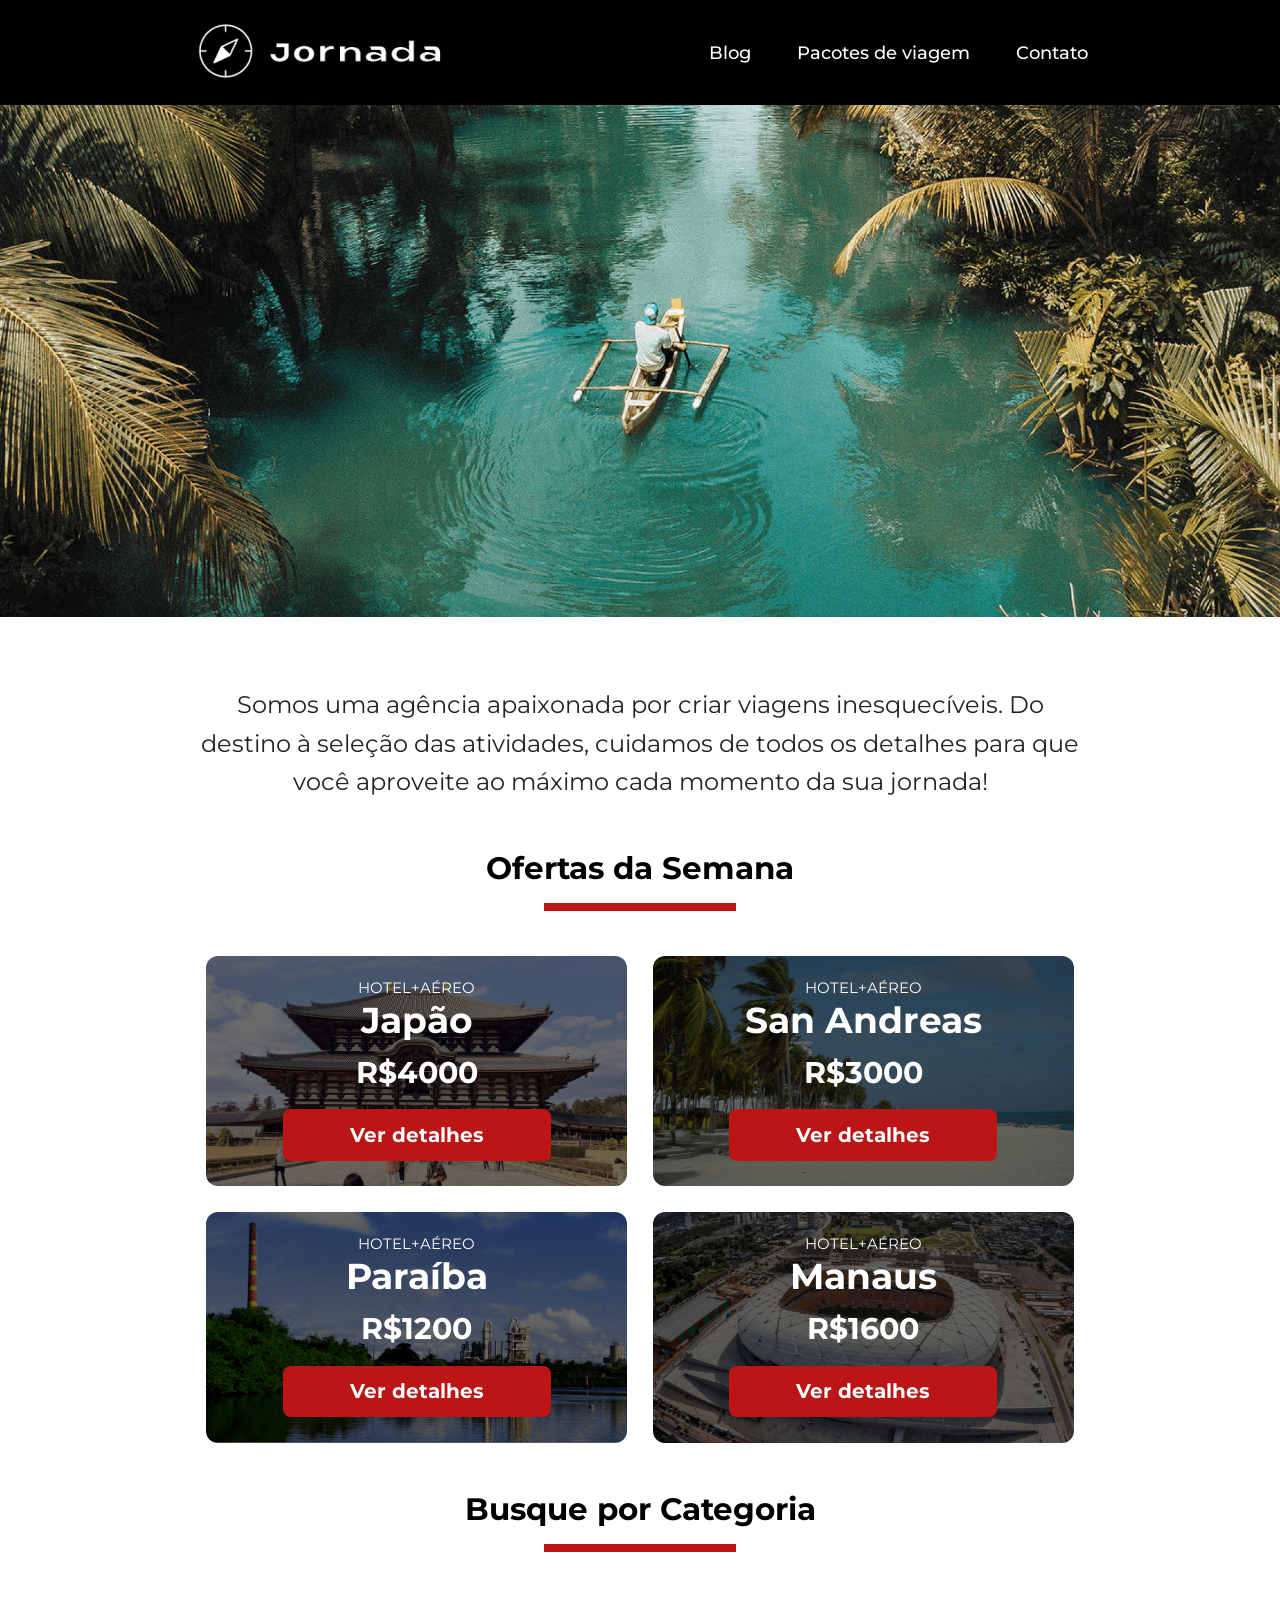
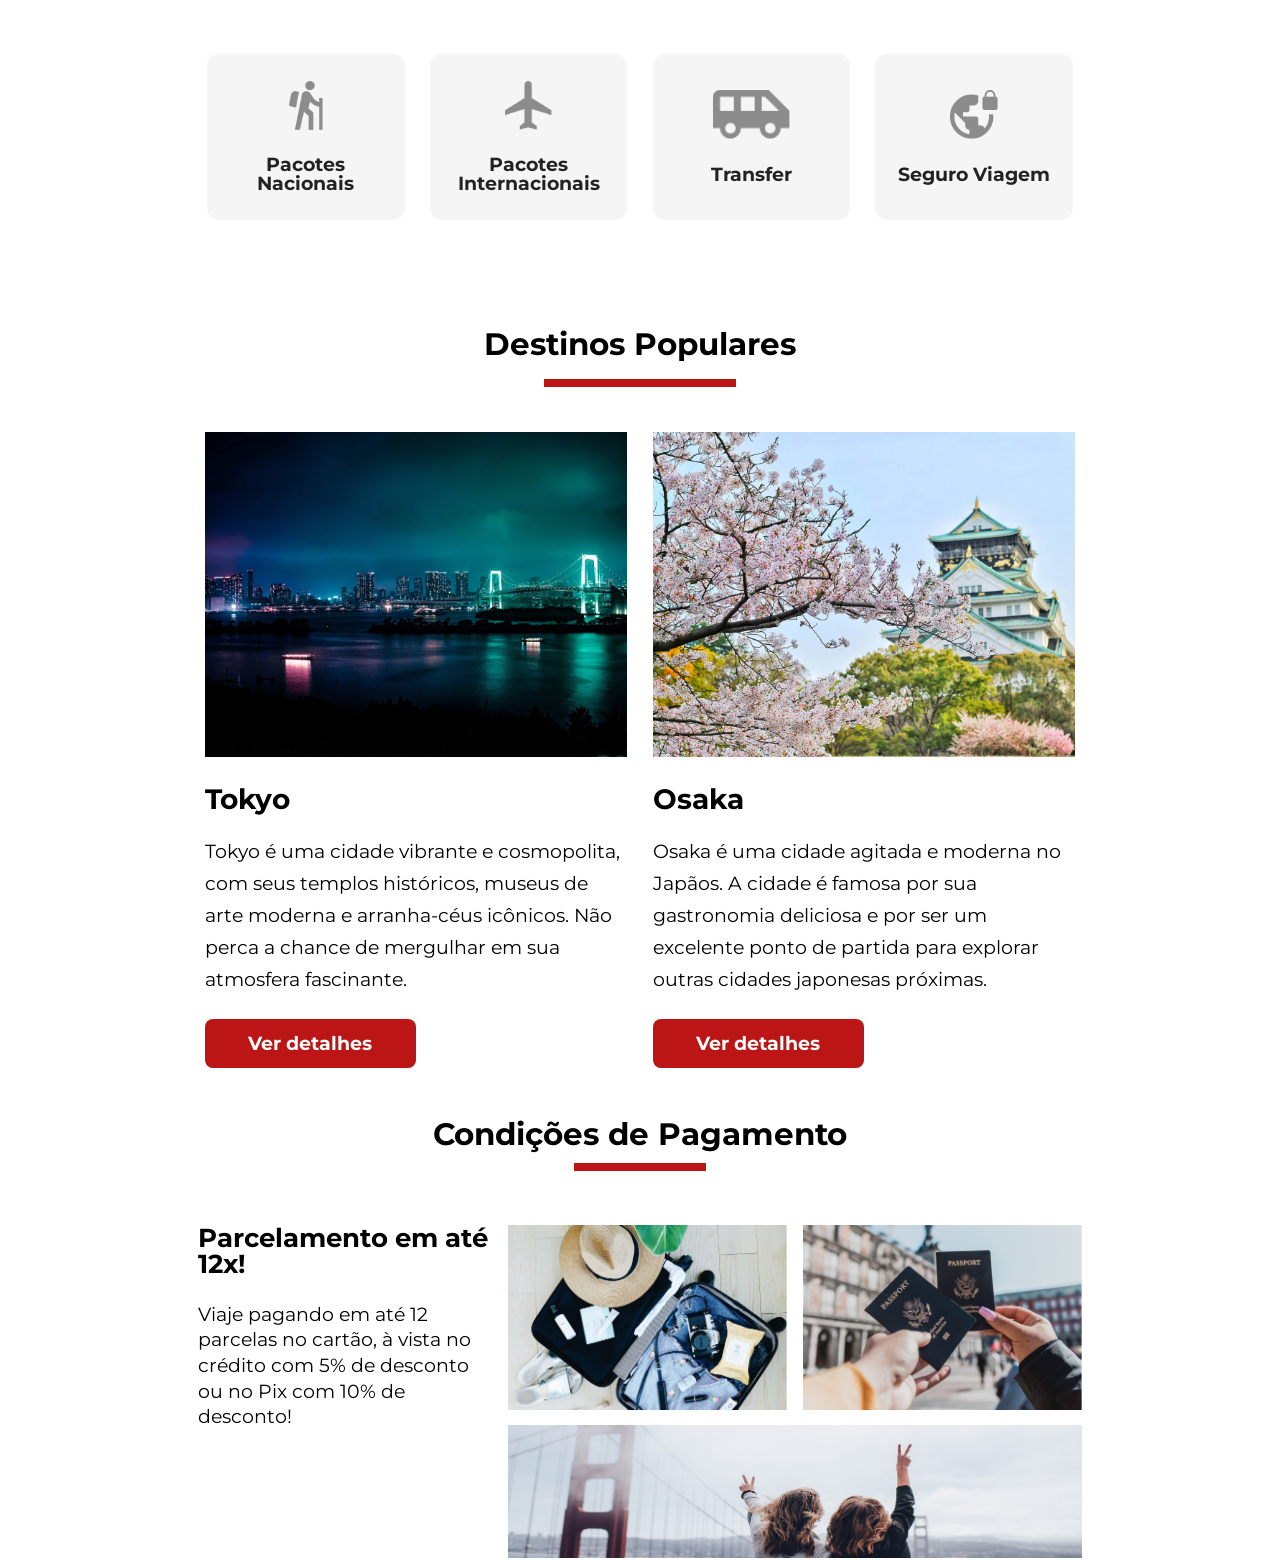
==== index.html @ 2f62edcd "feat:adiciona responsividade descktop" ====
<!doctype html>
<html lang="pt-br">
  <head>
    <meta charset="UTF-8" />
    <meta name="viewport" content="width=device-width, initial-scale=1.0" />
    <link rel="preconnect" href="https://fonts.googleapis.com" />
    <link rel="preconnect" href="https://fonts.gstatic.com" crossorigin />
    <link
      href="https://fonts.googleapis.com/css2?family=Montserrat:ital,wght@0,100..900;1,100..900&display=swap"
      rel="stylesheet"
    />
    <link rel="icon" href="favicon.png" />
    <link rel="stylesheet" href="style/style.css" />

    <title>Jornada Viagens</title>
  </head>
  <body>
    <header>
      <a href="index.html" title="Voltar Para Página Inicial">
        <picture>
          <source
            media="(min-width:768px)"
            srcset="assets/img/Logo-provisória-branca-descktop-.png"
          />
          <img
            src="assets/img/Logo-provisória-branca-celular-tablet.png"
            alt="logo_da_jornada_viagens_com_uma_busula"
          />
        </picture>
      </a>
      <div>
        <label for="menu_hamburguer">
          <img
            class="hamburguer"
            src="assets/img/icone_menu_branco.png"
            alt="icone_de_menu_hamburguer"
          />
        </label>
        <input id="menu_hamburguer" type="checkbox" hidden />
        <nav class="menu">
          <ul>
            <li>
              <a clas="menu_link" href="blog.html" title="Acessar Blog">Blog</a>
            </li>
            <li>
              <a
                clas="menu_link"
                href="destino.html"
                title="Acessar Pagotes de Viagem"
                >Pacotes de viagem</a
              >
            </li>
            <li>
              <a clas="menu_link" href="contato.html" title="Acessar Contatos"
                >Contato</a
              >
            </li>
          </ul>
        </nav>
      </div>
    </header>
    <main>
      <section class="hero">
        <div class="hero-img"></div>
        <div class="content-hero">
          <h1>
            Somos uma agência apaixonada por criar viagens inesquecíveis. Do
            destino à seleção das atividades, cuidamos de todos os detalhes para
            que você aproveite ao máximo cada momento da sua jornada!
          </h1>
        </div>
      </section>
      <secction class="offers">
        <div class="section-title">
          <h2>Ofertas da Semana</h2>
          <hr />
        </div>

        <div class="offers-cards">
          <article class="card japao">
            <header>
              <p>HOTEL+AÉREO</p>
              <h3>
                Japão <br />
                <span>R$4000</span>
              </h3>
            </header>
            <footer>
              <a href="#" class="button">Ver detalhes</a>
            </footer>
          </article>

          <article class="card san-andreas">
            <header>
              <p>HOTEL+AÉREO</p>
              <h3>
                San Andreas <br />
                <span>R$3000</span>
              </h3>
            </header>
            <footer>
              <a href="#" class="button">Ver detalhes</a>
            </footer>
          </article>

          <article class="card paraiba">
            <header>
              <p>HOTEL+AÉREO</p>
              <h3>
                Paraíba <br />
                <span>R$1200</span>
              </h3>
            </header>
            <footer>
              <a href="#" class="button">Ver detalhes</a>
            </footer>
          </article>

          <article class="card manaus">
            <header>
              <p>HOTEL+AÉREO</p>
              <h3>
                Manaus <br />
                <span>R$1600</span>
              </h3>
            </header>
            <footer>
              <a href="#" class="button">Ver detalhes</a>
            </footer>
          </article>
        </div>
      </secction>
      <section class="category">

        <div class="section-title">
          <h2>Busque por Categoria</h2>
          <hr />
        </div>

        <div class="caregory-cards">

          <a class="card" href="#" target="_blank" title="Busque pela categoria Pacotes Nacionais">
            <img src="../assets/img/icone-pacotes-nacionais.png" alt="icone de uma pessoa viajando" />
            <h3>Pacotes Nacionais</h3>
          </a>

          <a class="card" href="#" target="_blank" title="Busque pela categoria Pacotes Internacionais" >
            <img src="../assets/img/icone-pacotes-internacionais.png" alt="icone de um avião" />
            <h3>Pacotes Internacionais</h3>
          </a class="card">

          <a class="card" href="#" target="_blank" title="Busque pela categoria Pacotes Transfer" >
            <img src="../assets/img/icone-transfer.png" alt="icone de um carro" />
            <h3>Transfer</h3>
          </a>

          <a class="card" href="#" target="_blank" title="Busque pela categoria Pacotes Seguro Viagem" >
            <img src="../assets/img/icone-seguro-viagem.png" alt="icone de um planeta com um cateado'" />
            <h3>Seguro Viagem</h3>
          </a>

        </div>

      </section>
      <section class="destination">
        
        <div class="section-title">
          <h2>Destinos Populares</h2>
          <hr>
        </div>

        <div class="cards-destination">

          <article>
            <header>
              <picture>
                <source media="(min-width:600px)" srcset="assets/img/destination-desktop-tokyo.jpg">
                <img src="/assets/img/destination-mobile-tokyo.jpg" alt="imagem da cidade de tokyo">
              </picture>
              <h4>Tokyo</h4>
            </header>

            <p>Tokyo é uma cidade vibrante e cosmopolita, com seus templos históricos, museus de arte moderna e arranha-céus icônicos. Não perca a chance de mergulhar em sua atmosfera fascinante.</p>
            
            <footer>
              <a class="button" href="#" target="_blank" title="ver detalhes sobre tokyo">Ver detalhes</a>
            </footer>
          </article>
          
          <article>
            <header>
              <picture>
                <source media="(min-width:600px)" srcset="assets/img/destination-desktop-osaka.jpg">
                <img src="/assets/img/destination-mobile-osaka.jpg" alt="imagem de uma região de osaka">
              </picture>
              <h4>Osaka</h3>
            </header>  

            <p>Osaka é uma cidade agitada e moderna no Japãos. A cidade é famosa por sua gastronomia deliciosa e por ser um excelente ponto de partida para explorar outras cidades japonesas próximas.</p>
            
            <footer>
              <a class="button" href="#" target="_blank" title="ver detalhes sobre osaka">Ver detalhes</a>
            </footer>
          </article>

        </div>
      </section>
      <section class="payment-terms">

         <div class="section-title">
          <h2>Condições de Pagamento</h2>
          <hr>
        </div>

        <article>
          <header>
            <h3>Parcelamento em até 12x!</h3>
            <p>Viaje pagando em até 12 parcelas no cartão, à vista no crédito com 5% de desconto ou no Pix com 10% de desconto!</p>
          </header>
          <footer>
            <div class="photo-3">
              <picture>
                <source  media="(min-width:1000px)" srcset="/assets/img/payment-terms-decktop-japão-1.jpg">
                <source  media="(min-width:600px)" srcset="/assets/img/payment-terms-tablet-japão-1.jpg">
                <img src="/assets/img/payment-terms-mobile-japão-1.jpg" alt="">
              </picture>
              <picture>
                <source  media="(min-width:1000px)" srcset="/assets/img/payment-terms-decktop-japão-2.jpg">
                <source  media="(min-width:600px)" srcset="/assets/img/payment-terms-tablet-japão-2.jpg">
                <img src="/assets/img/payment-terms-mobile-japão-2.jpg" alt="">
              </picture>
            </div>

            <picture>
              <source  media="(min-width:1000px)" srcset="/assets/img/payment-terms-decktop-japão-3.jpg">
              <source  media="(min-width:600px)" srcset="/assets/img/payment-terms-tablet-japão-3.jpg">
              <img src="/assets/img/payment-terms-mobile-japão-3.jpg" alt="">
            </picture>

          </footer>
        </article>

       
      </section>
    </main>
    <footer></footer>
  </body>
</html>
---- style/style.css ----
@import url(reset.css);
@import url(global.css);
@import url(header.css);
@import url(hero.css);
@import url(offers.css);
@import url(category.css);
@import url(destination.css);
@import url(payment-terms.css);
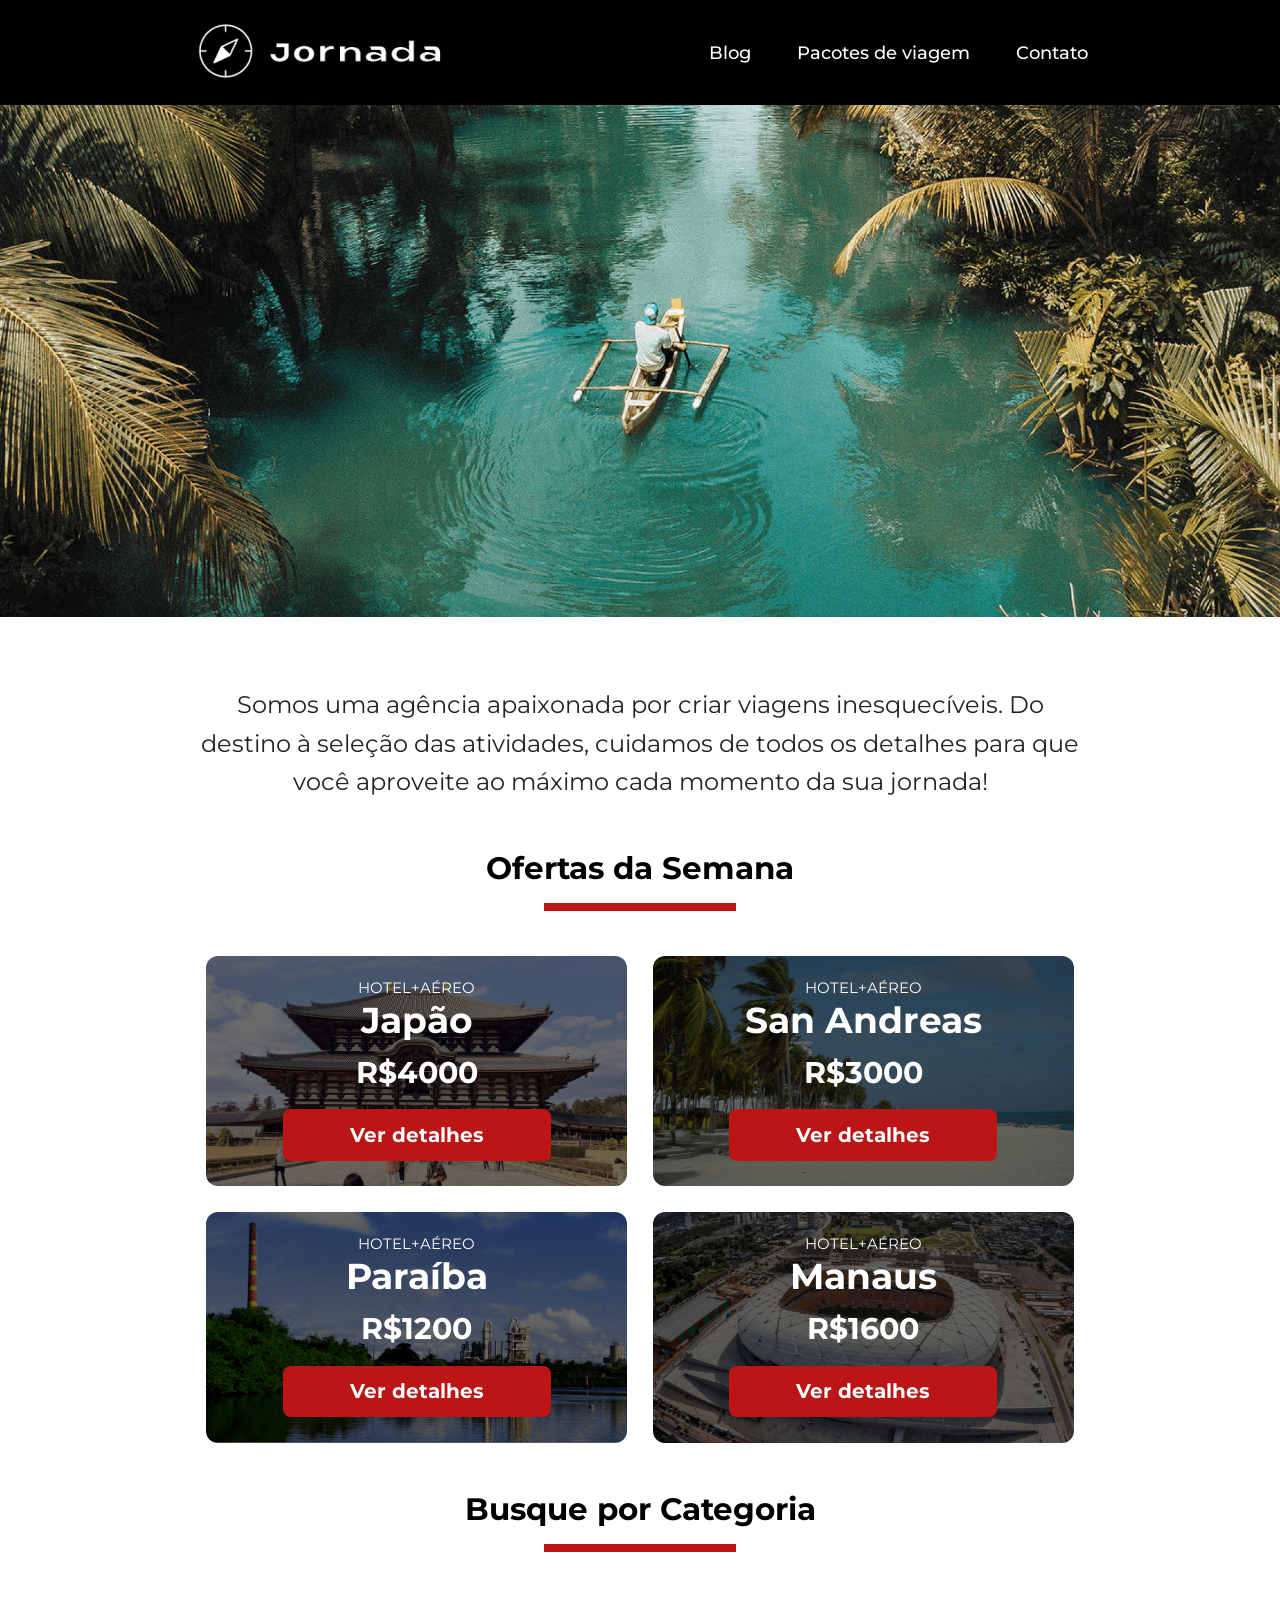
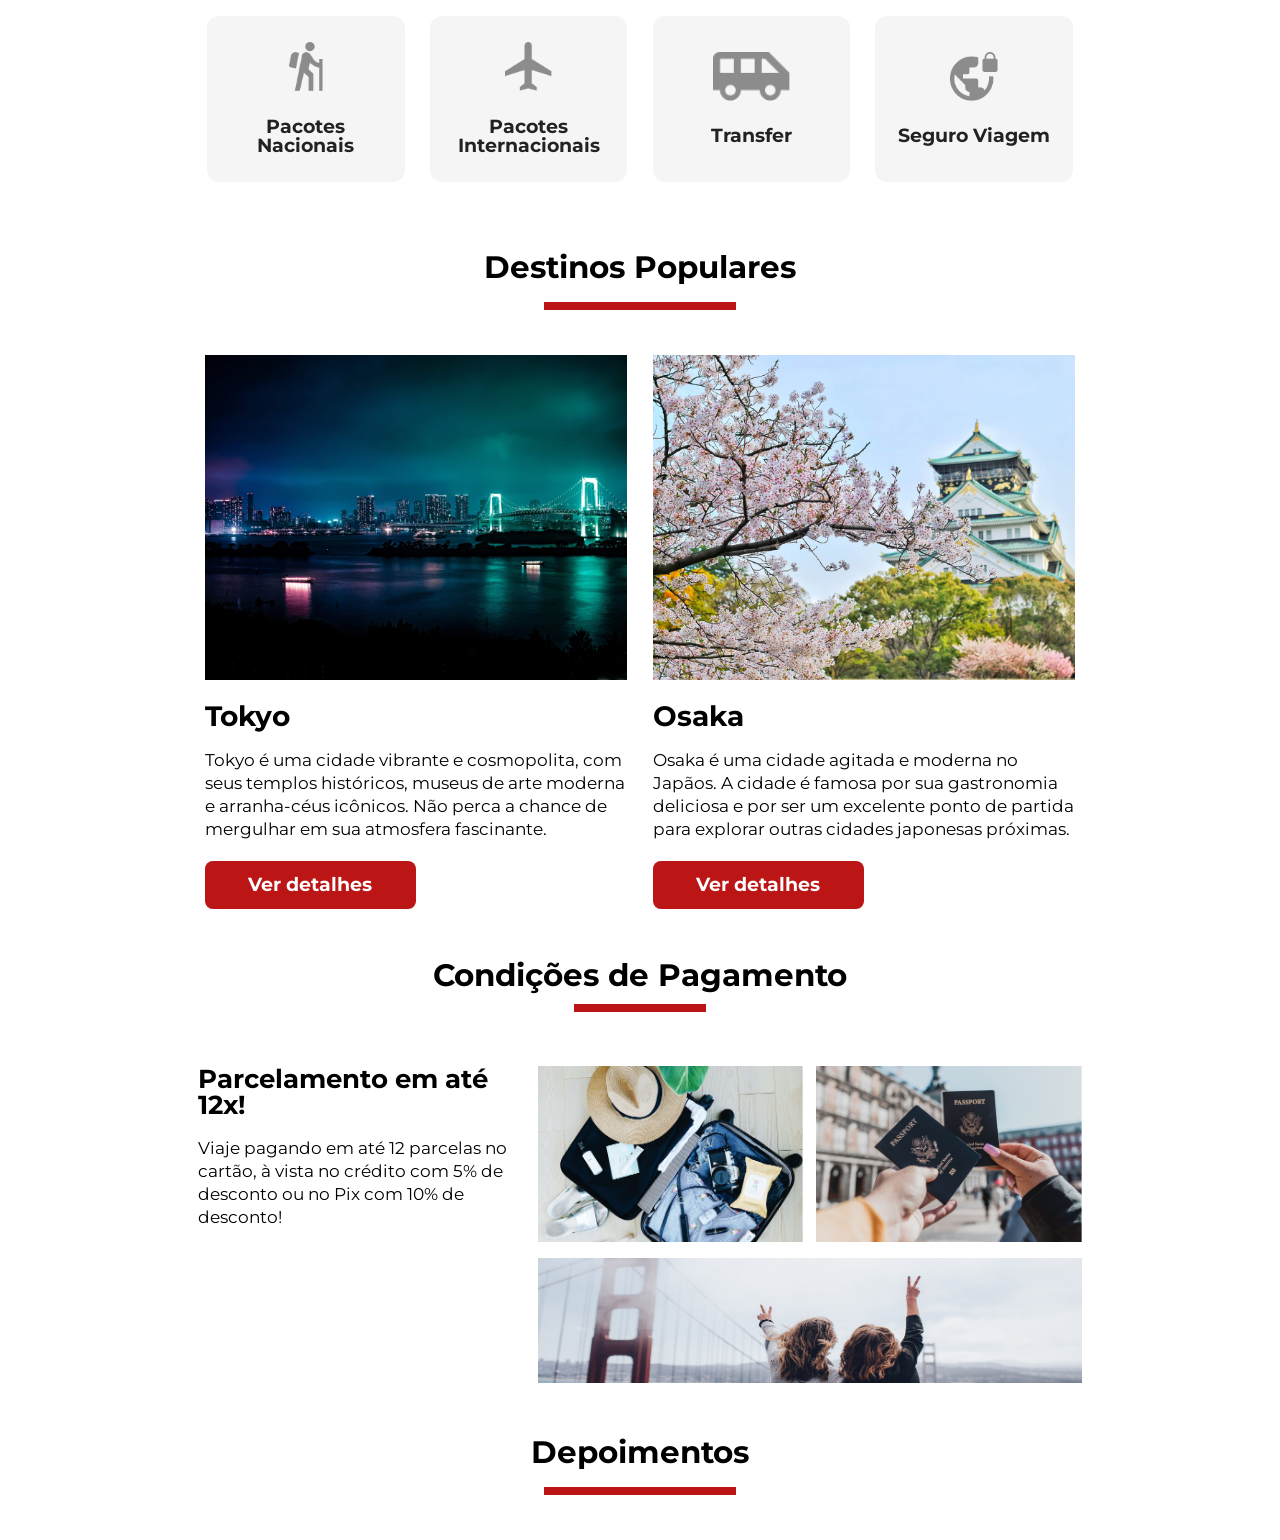
==== commit a355be6e: "refactor: refatora display da section payment-terms, e refatora tamanho de textos" ====
--- a/index.html
+++ b/index.html
@@ -217,30 +217,34 @@
             <h3>Parcelamento em até 12x!</h3>
             <p>Viaje pagando em até 12 parcelas no cartão, à vista no crédito com 5% de desconto ou no Pix com 10% de desconto!</p>
           </header>
-          <footer>
-            <div class="photo-3">
-              <picture>
-                <source  media="(min-width:1000px)" srcset="/assets/img/payment-terms-decktop-japão-1.jpg">
-                <source  media="(min-width:600px)" srcset="/assets/img/payment-terms-tablet-japão-1.jpg">
-                <img src="/assets/img/payment-terms-mobile-japão-1.jpg" alt="">
-              </picture>
-              <picture>
-                <source  media="(min-width:1000px)" srcset="/assets/img/payment-terms-decktop-japão-2.jpg">
-                <source  media="(min-width:600px)" srcset="/assets/img/payment-terms-tablet-japão-2.jpg">
-                <img src="/assets/img/payment-terms-mobile-japão-2.jpg" alt="">
-              </picture>
-            </div>
-
-            <picture>
+          <footer class="photos-payment">
+            <picture class="photo-1">
+              <source  media="(min-width:1000px)" srcset="/assets/img/payment-terms-decktop-japão-1.jpg">
+              <source  media="(min-width:600px)" srcset="/assets/img/payment-terms-tablet-japão-1.jpg">
+              <img src="/assets/img/payment-terms-mobile-japão-1.jpg" alt="">
+            </picture>
+            <picture class="photo-2">
+              <source  media="(min-width:1000px)" srcset="/assets/img/payment-terms-decktop-japão-2.jpg">
+              <source  media="(min-width:600px)" srcset="/assets/img/payment-terms-tablet-japão-2.jpg">
+              <img src="/assets/img/payment-terms-mobile-japão-2.jpg" alt="">
+            </picture>
+
+            <picture class="photo-3">
               <source  media="(min-width:1000px)" srcset="/assets/img/payment-terms-decktop-japão-3.jpg">
               <source  media="(min-width:600px)" srcset="/assets/img/payment-terms-tablet-japão-3.jpg">
               <img src="/assets/img/payment-terms-mobile-japão-3.jpg" alt="">
-            </picture>
+            </picture> 
 
           </footer>
         </article>
 
        
+      </section>
+      <section class="testimonials">
+        <div class="section-title">
+          <h2>Depoimentos</h2>
+          <hr>
+        </div>
       </section>
     </main>
     <footer></footer>
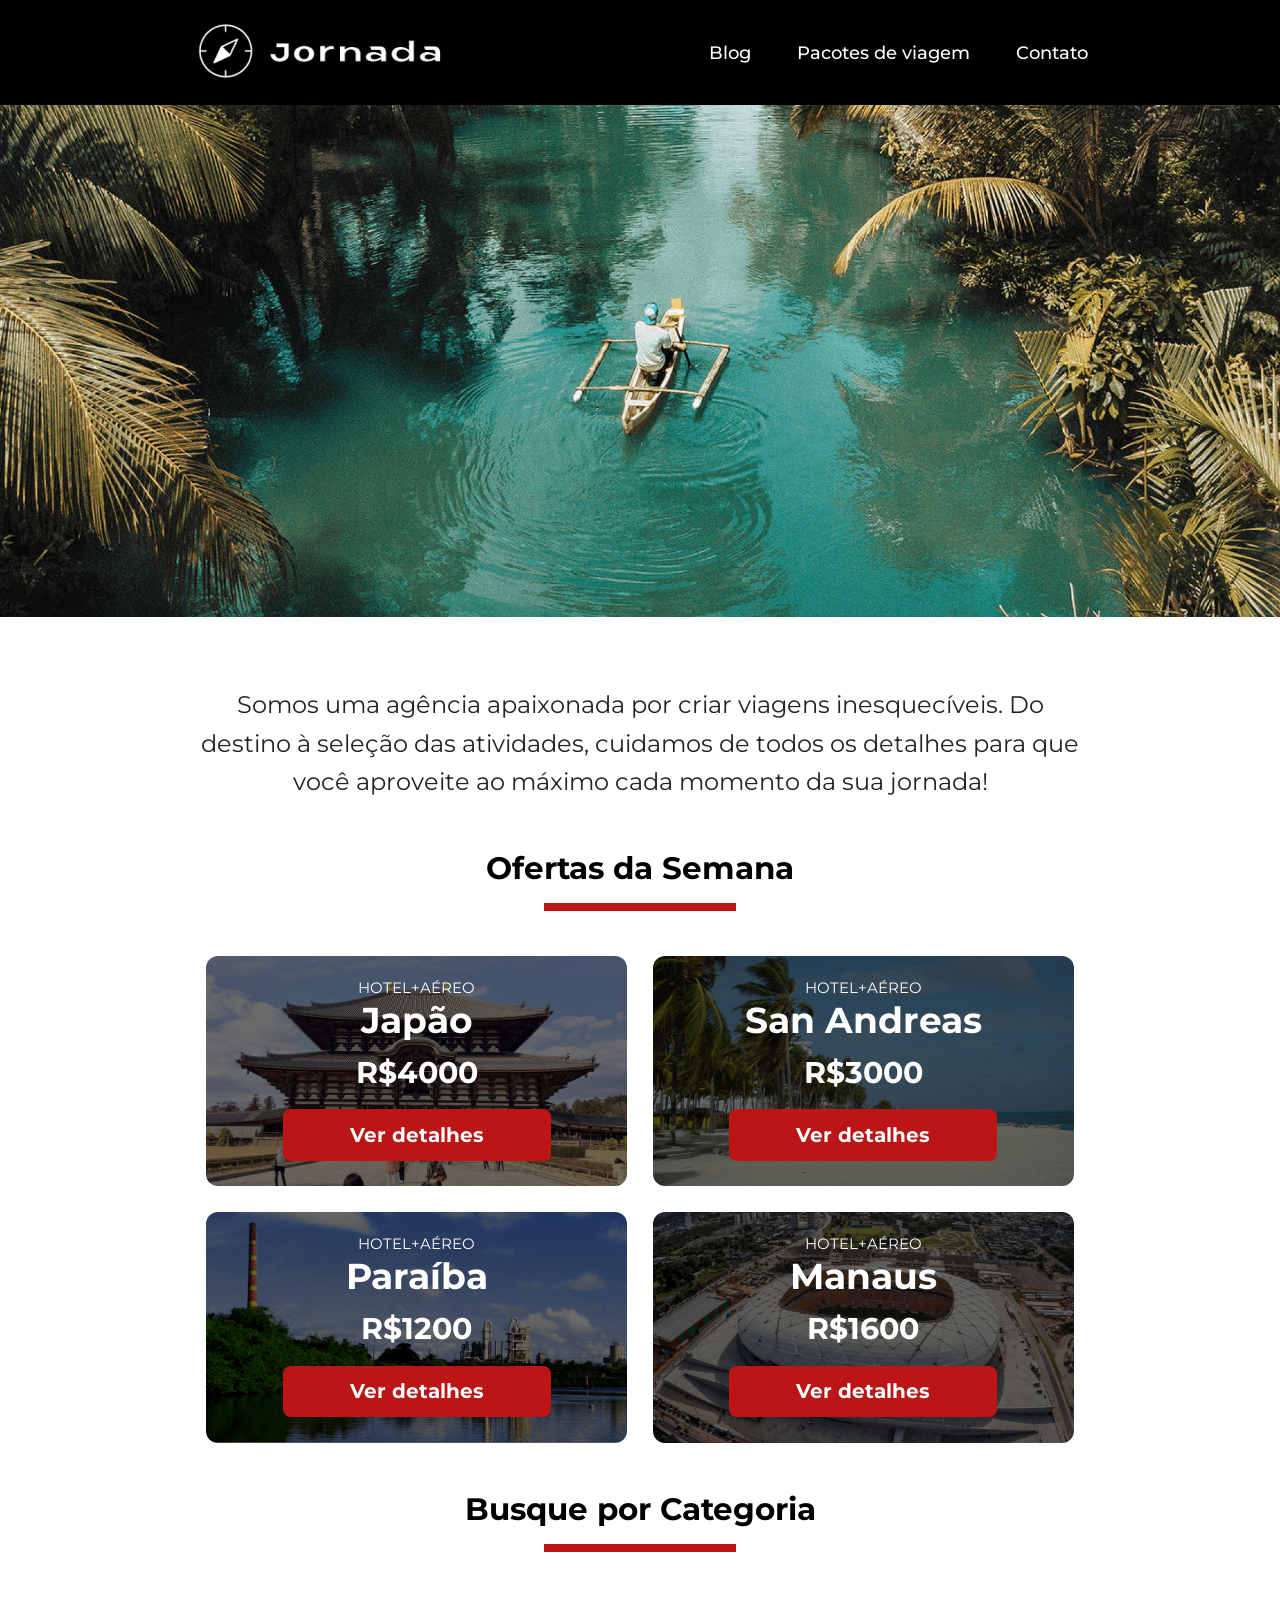
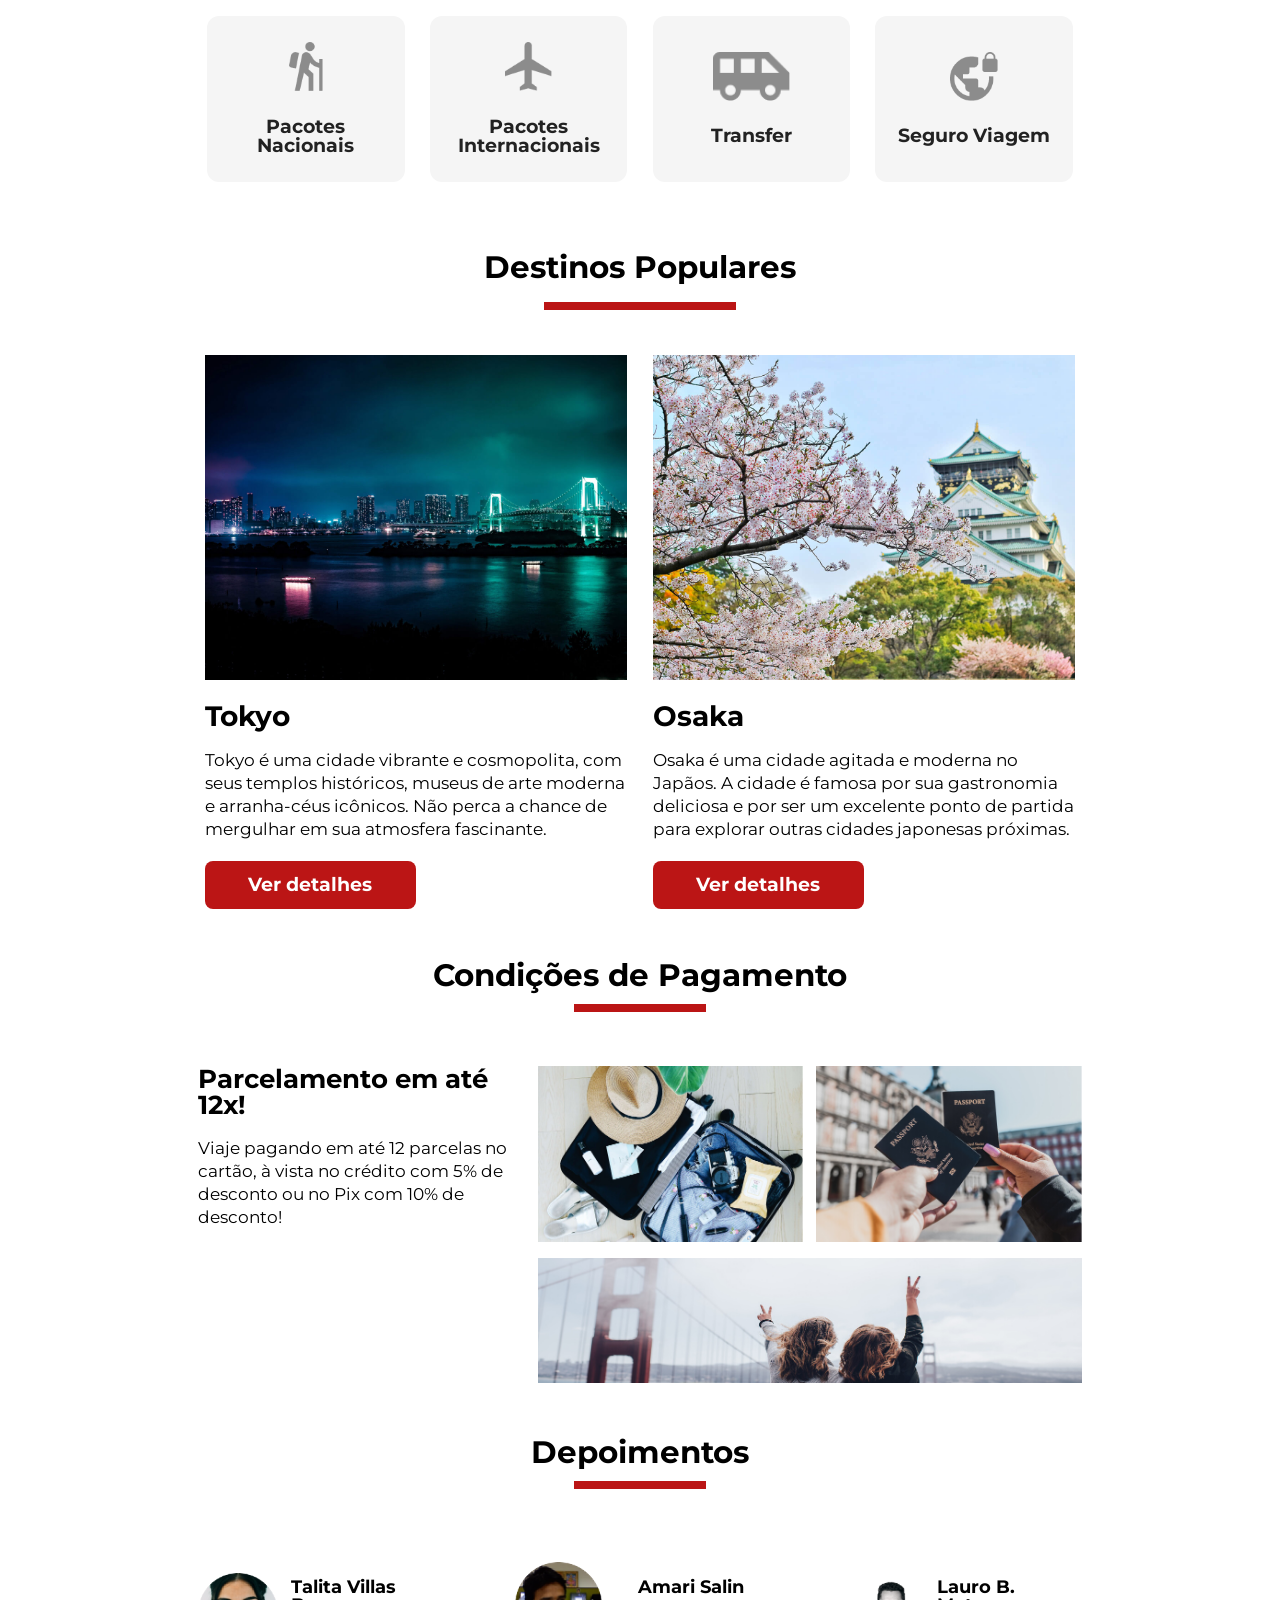
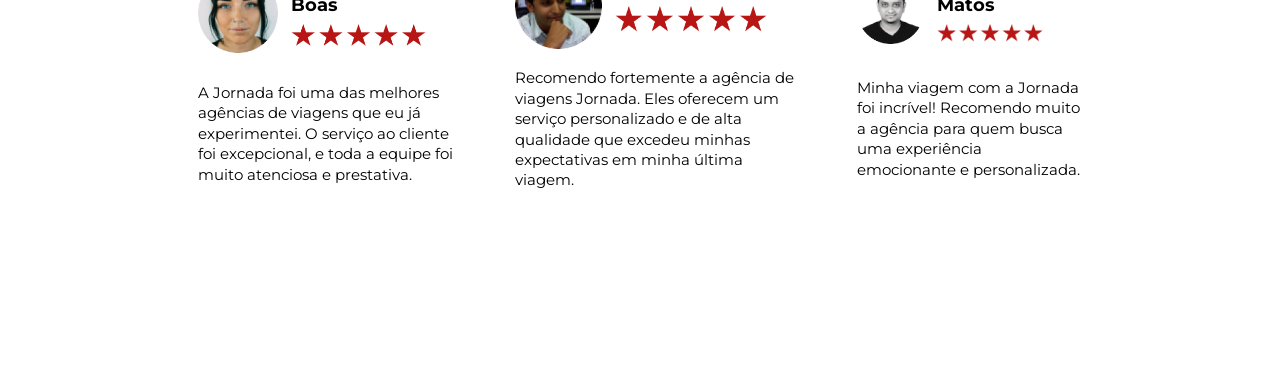
==== commit 6fd8c42a: "feat: finaliza responsividade em mobile, desktop e tablet" ====
--- a/index.html
+++ b/index.html
@@ -20,10 +20,10 @@
         <picture>
           <source
             media="(min-width:768px)"
-            srcset="assets/img/Logo-provisória-branca-descktop-.png"
+            srcset="assets/icon/Logo-provisória-branca-descktop-.png"
           />
           <img
-            src="assets/img/Logo-provisória-branca-celular-tablet.png"
+            src="assets/icon/Logo-provisória-branca-celular-tablet.png"
             alt="logo_da_jornada_viagens_com_uma_busula"
           />
         </picture>
@@ -32,7 +32,7 @@
         <label for="menu_hamburguer">
           <img
             class="hamburguer"
-            src="assets/img/icone_menu_branco.png"
+            src="assets/icon/icone_menu_branco.png"
             alt="icone_de_menu_hamburguer"
           />
         </label>
@@ -140,22 +140,22 @@
         <div class="caregory-cards">
 
           <a class="card" href="#" target="_blank" title="Busque pela categoria Pacotes Nacionais">
-            <img src="../assets/img/icone-pacotes-nacionais.png" alt="icone de uma pessoa viajando" />
+            <img src="../assets/icon/icone-pacotes-nacionais.png" alt="icone de uma pessoa viajando" />
             <h3>Pacotes Nacionais</h3>
           </a>
 
           <a class="card" href="#" target="_blank" title="Busque pela categoria Pacotes Internacionais" >
-            <img src="../assets/img/icone-pacotes-internacionais.png" alt="icone de um avião" />
+            <img src="../assets/icon/icone-pacotes-internacionais.png" alt="icone de um avião" />
             <h3>Pacotes Internacionais</h3>
           </a class="card">
 
           <a class="card" href="#" target="_blank" title="Busque pela categoria Pacotes Transfer" >
-            <img src="../assets/img/icone-transfer.png" alt="icone de um carro" />
+            <img src="../assets/icon/icone-transfer.png" alt="icone de um carro" />
             <h3>Transfer</h3>
           </a>
 
           <a class="card" href="#" target="_blank" title="Busque pela categoria Pacotes Seguro Viagem" >
-            <img src="../assets/img/icone-seguro-viagem.png" alt="icone de um planeta com um cateado'" />
+            <img src="../assets/icon/icone-seguro-viagem.png" alt="icone de um planeta com um cateado'" />
             <h3>Seguro Viagem</h3>
           </a>
 
@@ -237,13 +237,51 @@
 
           </footer>
         </article>
-
-       
       </section>
       <section class="testimonials">
         <div class="section-title">
           <h2>Depoimentos</h2>
           <hr>
+        </div>
+        <div class="testimonials-container">
+
+          <article class="assessment">
+            <header>
+              <img class="perfil" src="assets/img/img-talita.png" alt="Imagem da cliente Talita Villas Boas">
+              <div class="">
+                <h4>Talita Villas Boas</h4>
+                <img src="assets/icon/avaliacao-5-estrelas.png" alt="Avaliação de 5 estrelas da cliente Talita Villas Boas">
+              </div>
+            </header>
+            <footer>
+                <p>A Jornada foi uma das melhores agências de viagens que eu já experimentei. O serviço ao cliente foi excepcional, e toda a equipe foi muito atenciosa e prestativa.</p>
+            </footer>
+          </article>  
+          <article class="assessment">
+            <header>
+              <img class="perfil" src="assets/img/img-amari.png" alt="Imagem da cliente Amari Salin">
+              <div>
+                <h4>Amari Salin</h4>
+                <img src="assets/icon/avaliacao-5-estrelas.png" alt="Avaliação de 5 estrelas da cliente Amari Salin">
+              </div>
+            </header>
+            <footer>
+              <p>Recomendo fortemente a agência de viagens Jornada. Eles oferecem um serviço personalizado e de alta qualidade que excedeu minhas expectativas em minha última viagem.</p>
+            </footer>
+          </article>          
+          <article class="assessment">
+            <header>
+              <img class="perfil" src="assets/img/img-lauro.png" alt="Imagem da cliente Lauro B. Matos">
+              <div>
+                <h4>Lauro B. Matos</h4>
+                <img src="assets/icon/avaliacao-5-estrelas.png" alt="Avaliação de 5 estrelas da cliente Lauro B. Matos">
+              </div>
+            </header>
+            <footer>
+              <p>Minha viagem com a Jornada foi incrível! Recomendo muito a agência para quem busca uma experiência emocionante e personalizada.</p>
+            </footer>
+          </article>
+
         </div>
       </section>
     </main>
--- a/style/style.css
+++ b/style/style.css
@@ -6,6 +6,7 @@
 @import url(category.css);
 @import url(destination.css);
 @import url(payment-terms.css);
+@import url(testimonials.css);
 
 
 
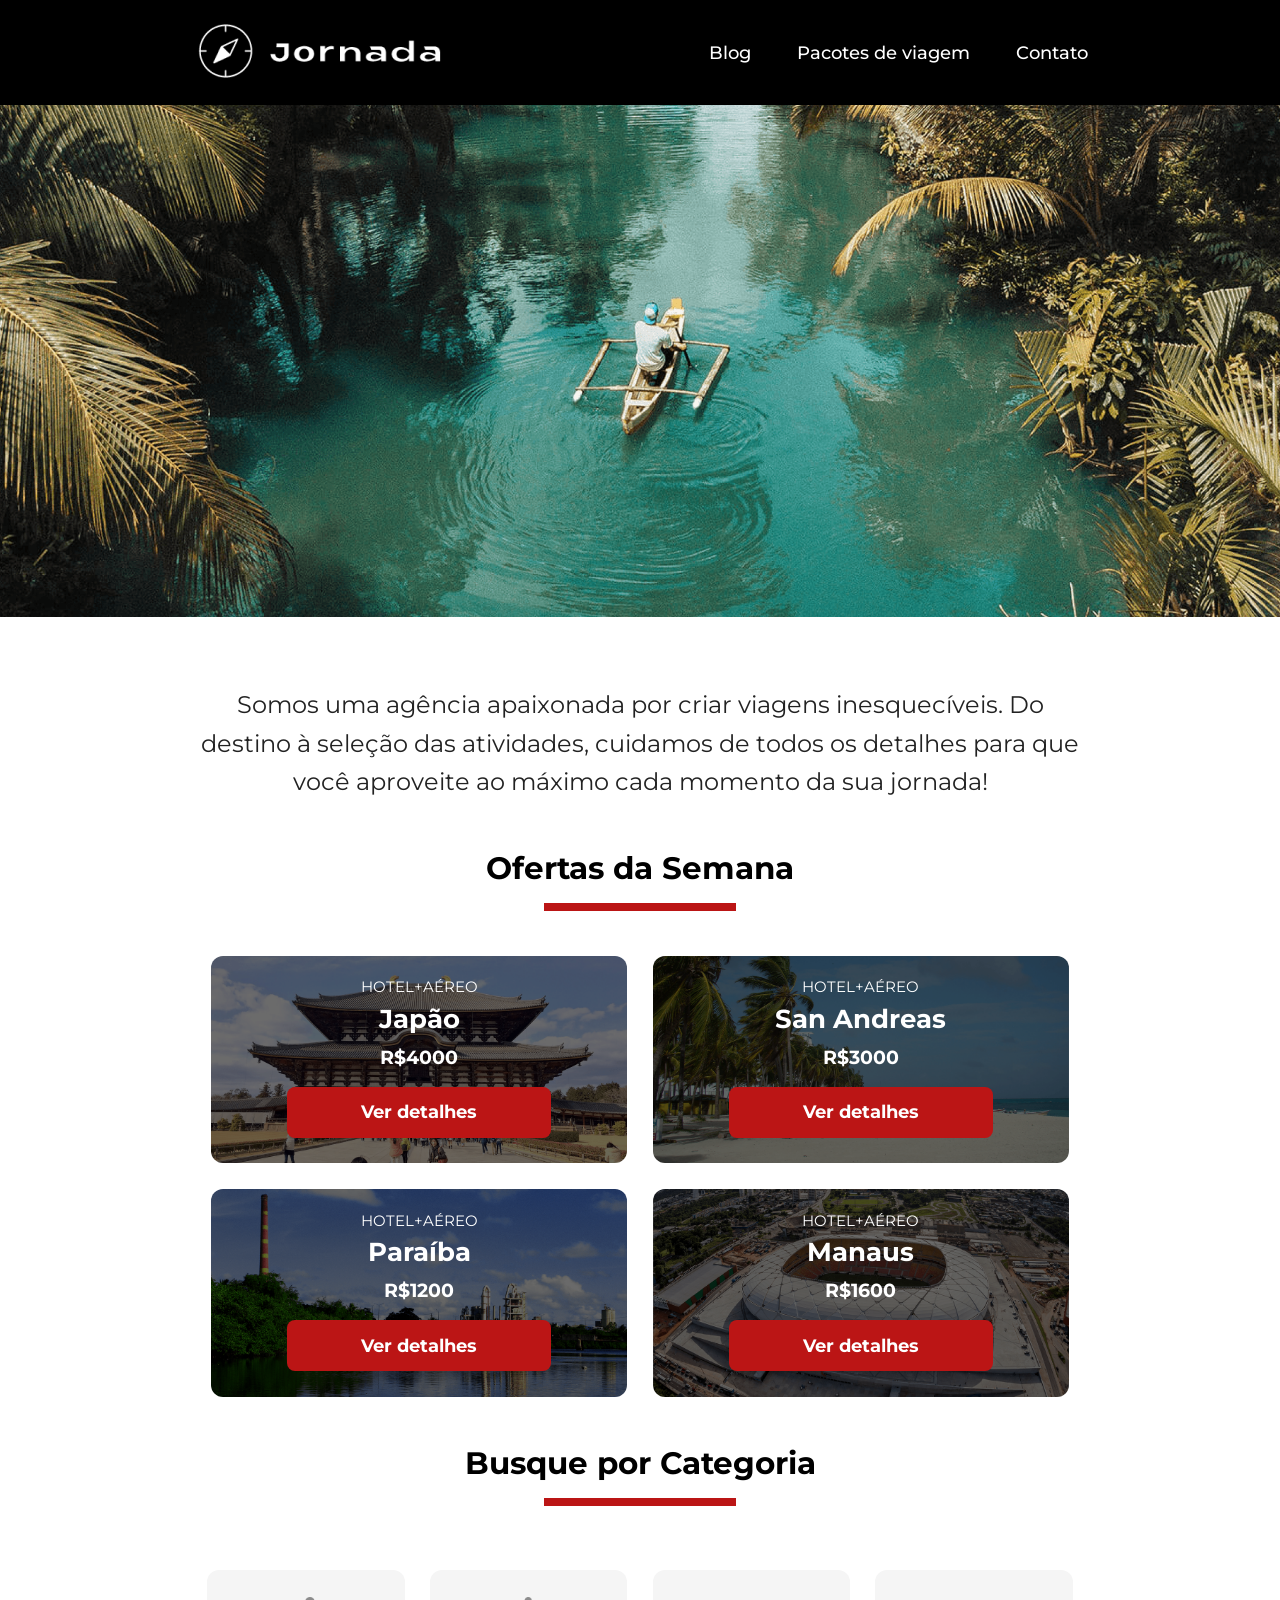
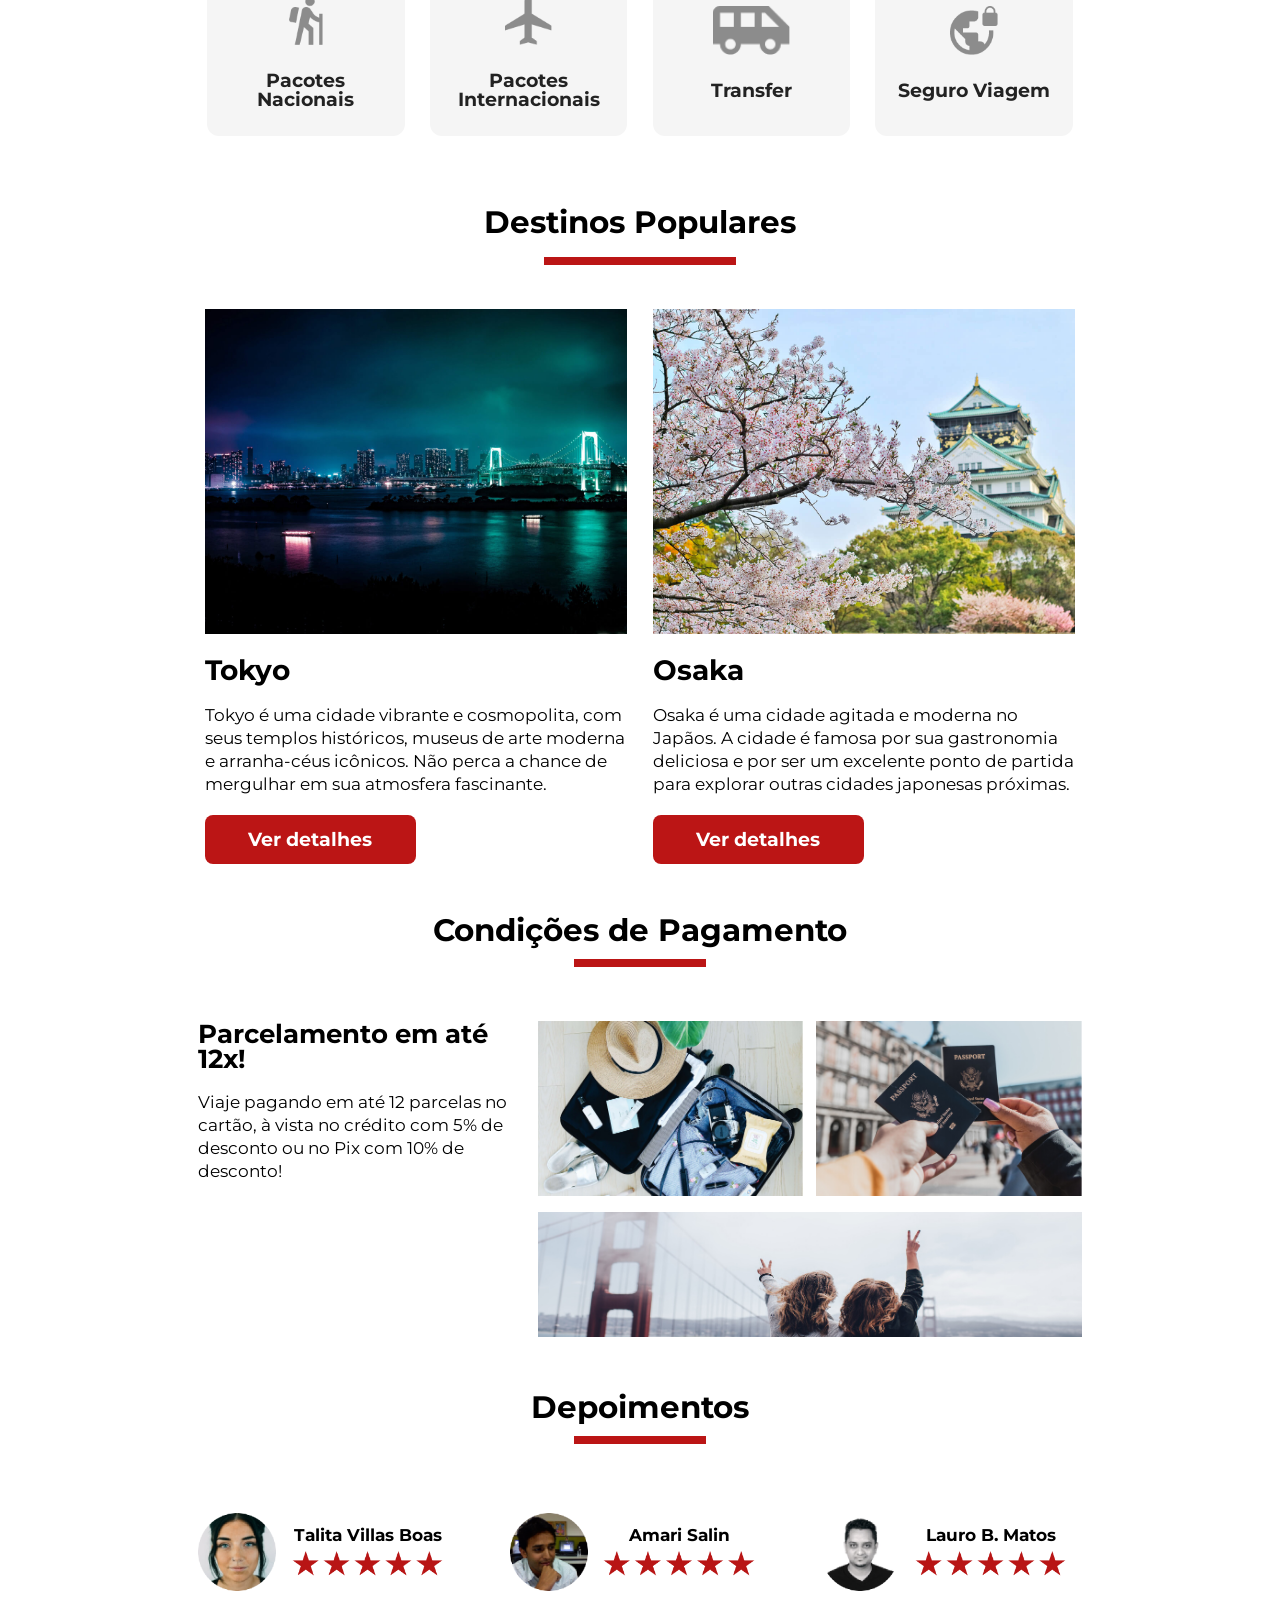
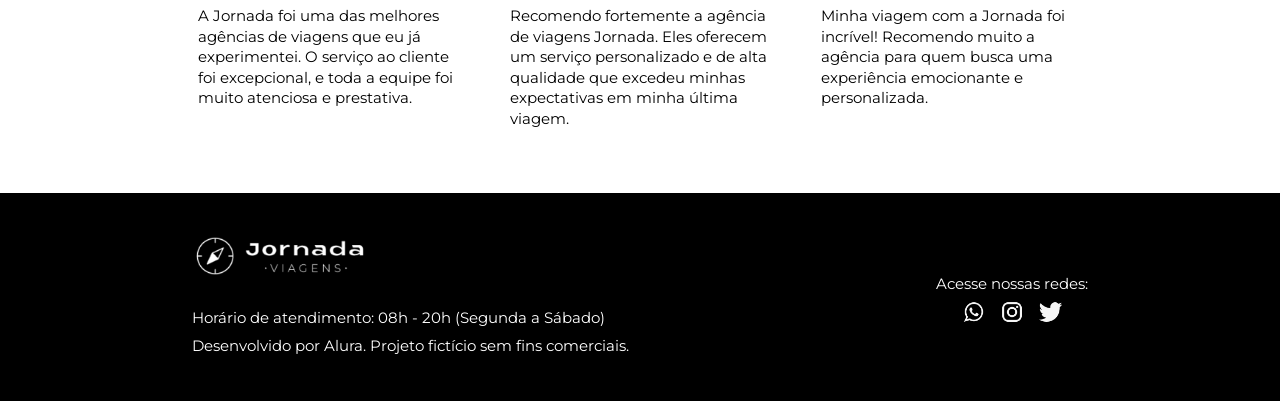
==== commit 0a4223e4: "feat: finalização de responsividade footer e refatoramento das section" ====
--- a/index.html
+++ b/index.html
@@ -257,6 +257,7 @@
                 <p>A Jornada foi uma das melhores agências de viagens que eu já experimentei. O serviço ao cliente foi excepcional, e toda a equipe foi muito atenciosa e prestativa.</p>
             </footer>
           </article>  
+
           <article class="assessment">
             <header>
               <img class="perfil" src="assets/img/img-amari.png" alt="Imagem da cliente Amari Salin">
@@ -268,7 +269,8 @@
             <footer>
               <p>Recomendo fortemente a agência de viagens Jornada. Eles oferecem um serviço personalizado e de alta qualidade que excedeu minhas expectativas em minha última viagem.</p>
             </footer>
-          </article>          
+          </article>    
+
           <article class="assessment">
             <header>
               <img class="perfil" src="assets/img/img-lauro.png" alt="Imagem da cliente Lauro B. Matos">
@@ -285,6 +287,20 @@
         </div>
       </section>
     </main>
-    <footer></footer>
+    <footer class="footer-all">
+      <div class="footer-main">
+        <img class="logo-footer" src="assets/icon/Logo-footer.png" alt="logo da 'jornada viagens'">
+        <h4 class="h4-1">Horário de atendimento: 08h - 20h (Segunda a Sábado)</h4>
+        <h4 class="h4-2">Desenvolvido por Alura. Projeto fictício sem fins comerciais.</h4>
+      </div>
+      <div>
+        <p>Acesse nossas redes:</p>
+        <div class="div-icone">
+          <a href="#"><img src="assets/icon/icon-whatsapp.png" alt="icone do aplicativo whatsapp"></a>
+          <a href="#"><img src="assets/icon/icon-instragam.png" alt="icone do aplicativo instagram"></a>
+          <a href="#"><img src="assets/icon/icon-twiter.png" alt="icone do aplicativo twiter"></a>
+        </div>
+      </div>
+    </footer>
   </body>
 </html>
--- a/style/style.css
+++ b/style/style.css
@@ -7,6 +7,7 @@
 @import url(destination.css);
 @import url(payment-terms.css);
 @import url(testimonials.css);
+@import url(footer.css);
 
 
 
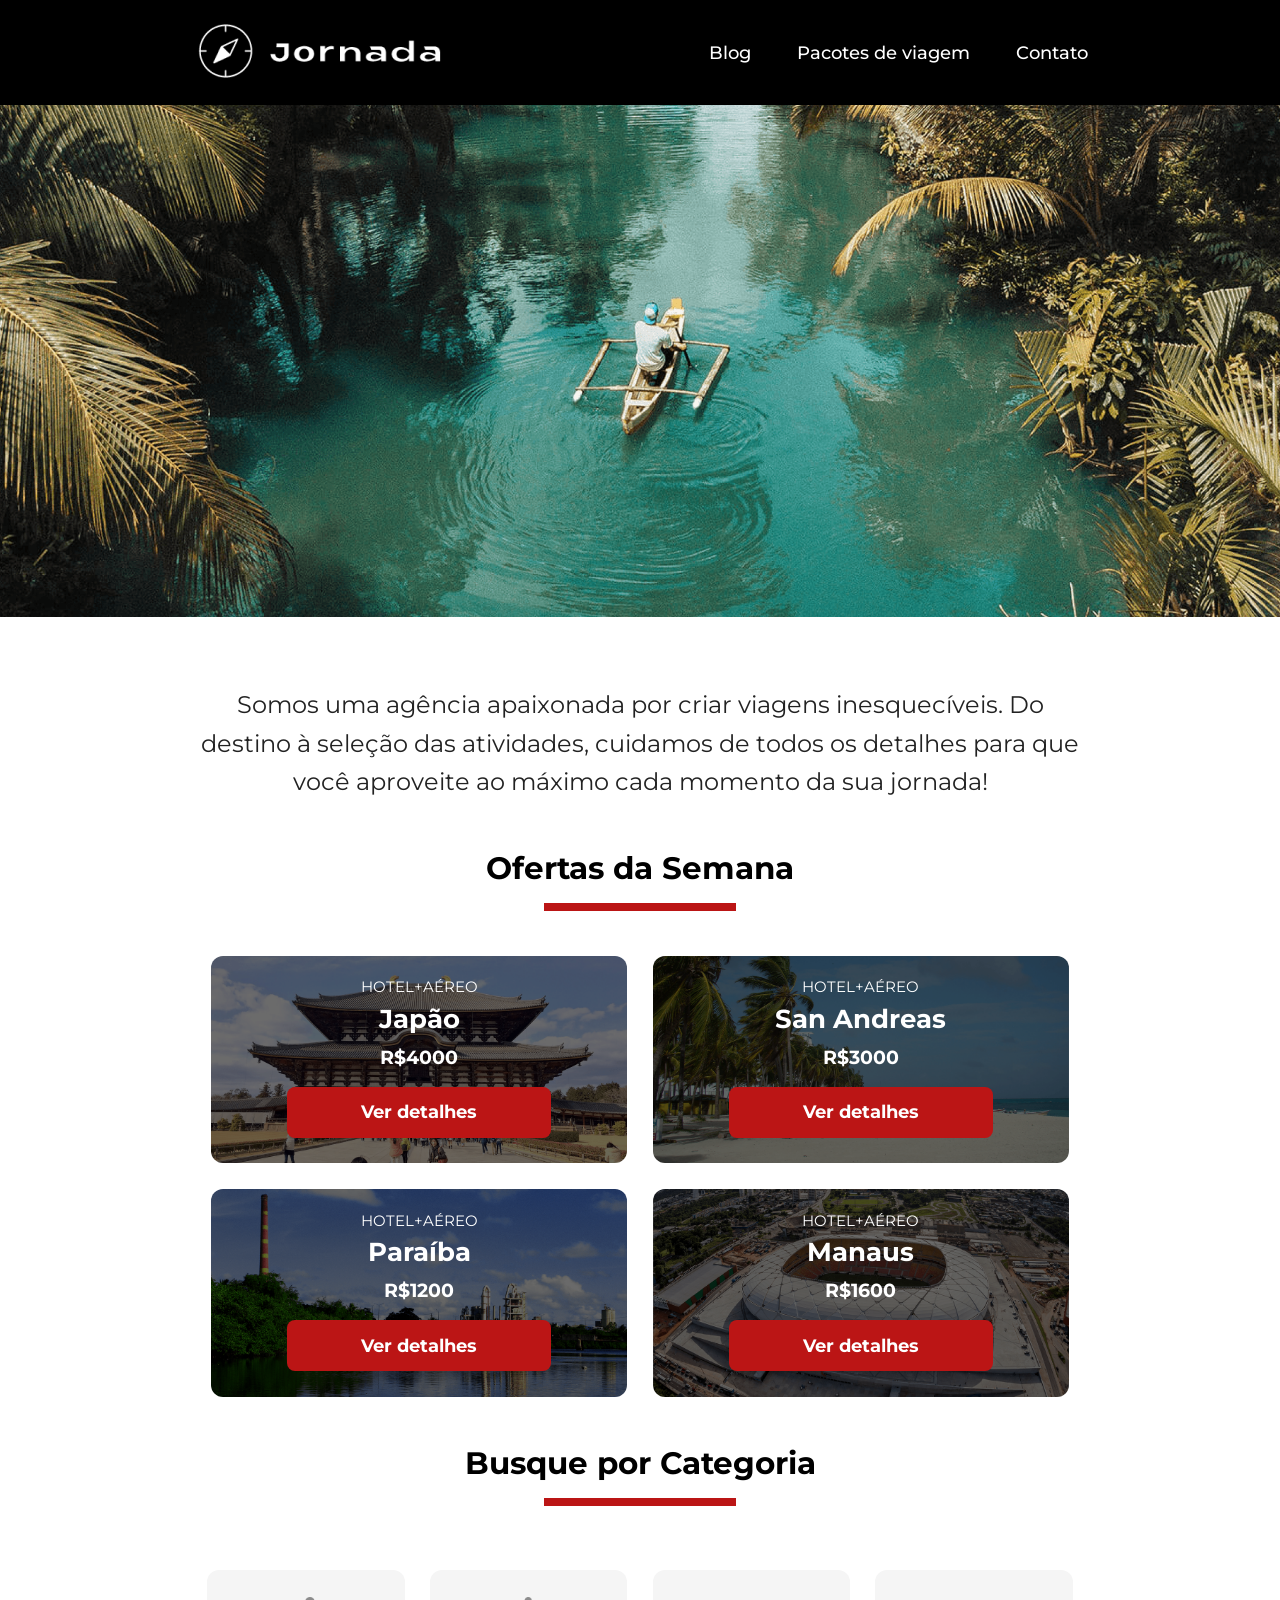
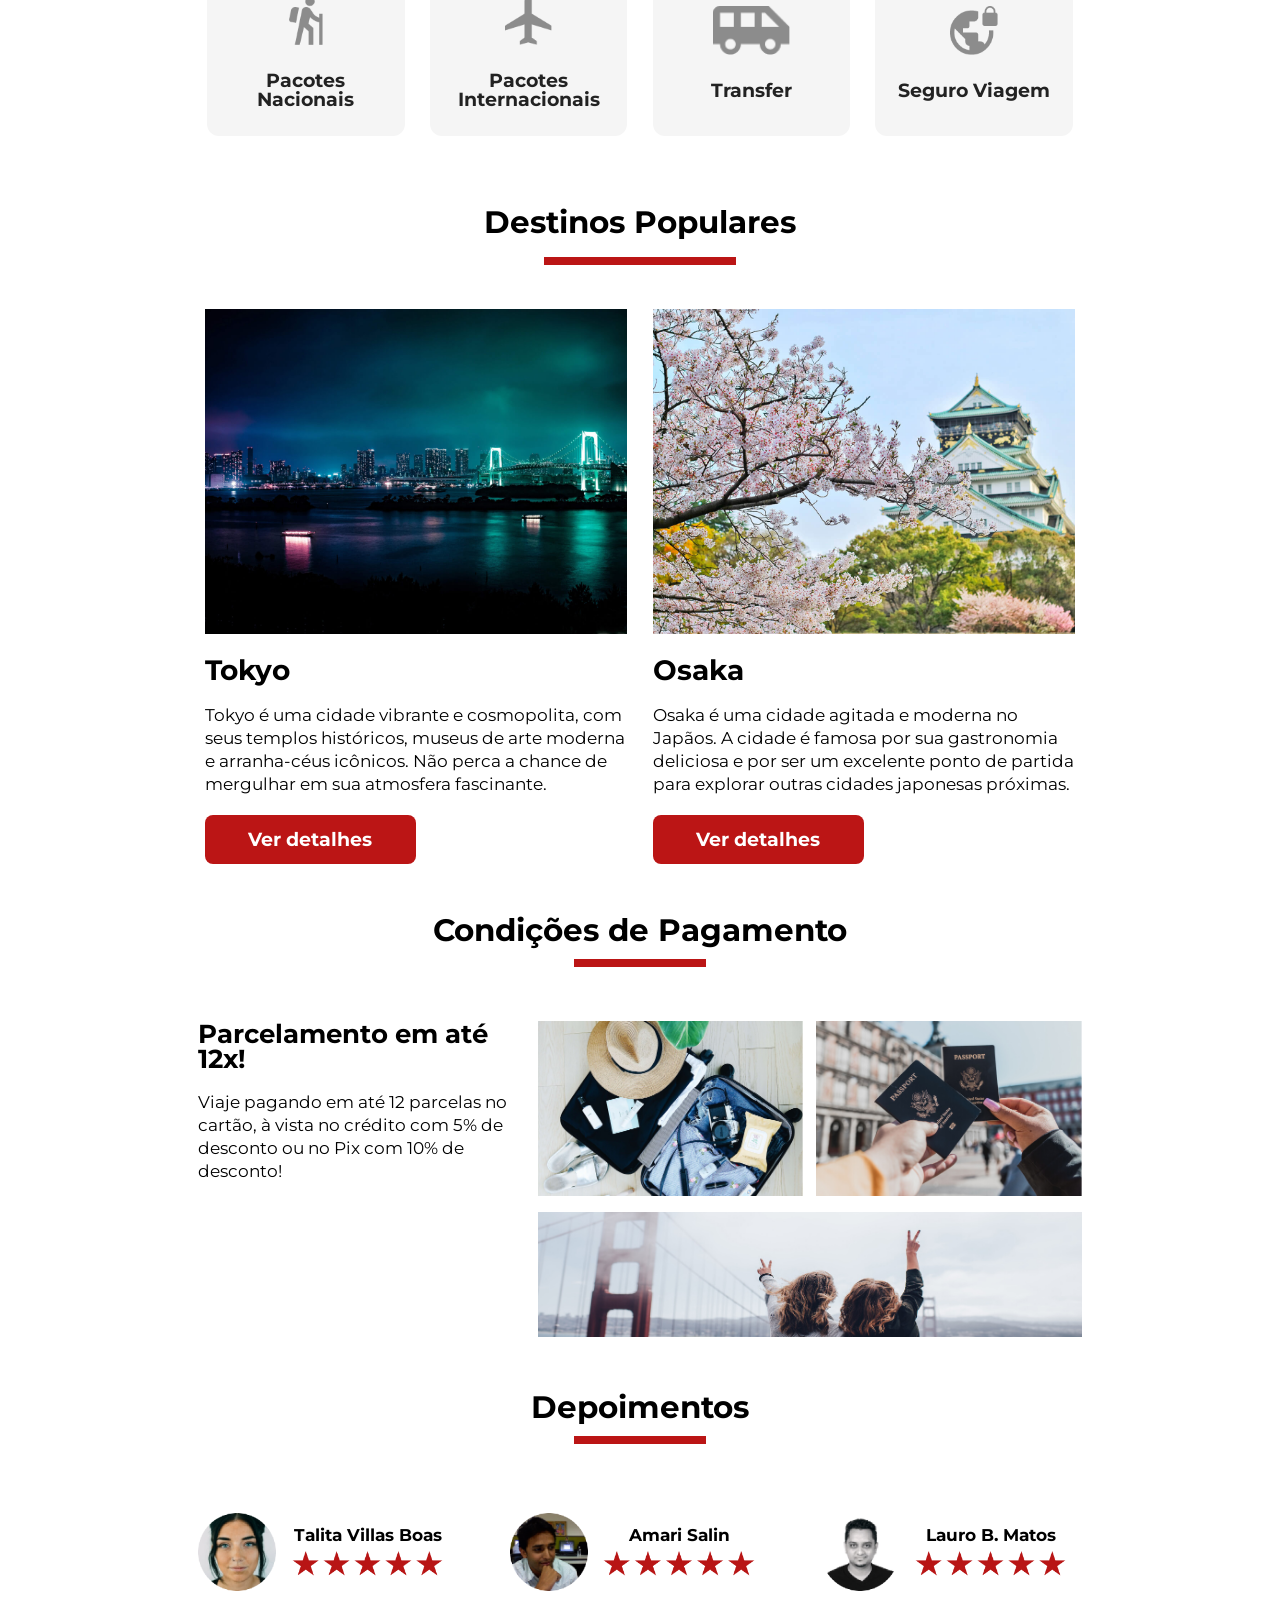
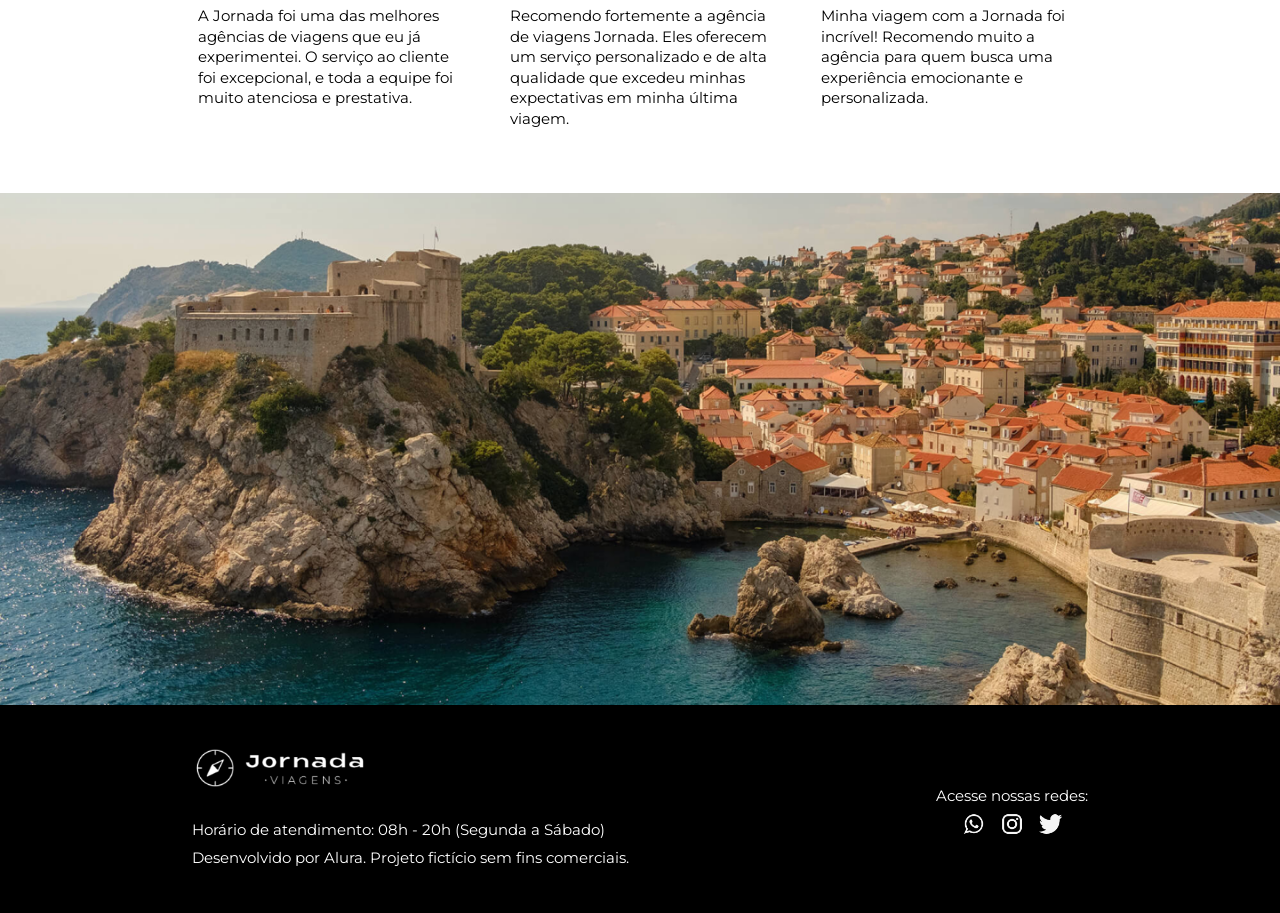
==== commit 5c6d6921: "feat: adiciona section de img bottom" ====
--- a/index.html
+++ b/index.html
@@ -219,18 +219,18 @@
           </header>
           <footer class="photos-payment">
             <picture class="photo-1">
-              <source  media="(min-width:1000px)" srcset="/assets/img/payment-terms-decktop-japão-1.jpg">
+              <source  media="(min-width:1000px)" srcset="/assets/img/payment-terms-desktop-japão-1.jpg">
               <source  media="(min-width:600px)" srcset="/assets/img/payment-terms-tablet-japão-1.jpg">
               <img src="/assets/img/payment-terms-mobile-japão-1.jpg" alt="">
             </picture>
             <picture class="photo-2">
-              <source  media="(min-width:1000px)" srcset="/assets/img/payment-terms-decktop-japão-2.jpg">
+              <source  media="(min-width:1000px)" srcset="/assets/img/payment-terms-desktop-japão-2.jpg">
               <source  media="(min-width:600px)" srcset="/assets/img/payment-terms-tablet-japão-2.jpg">
               <img src="/assets/img/payment-terms-mobile-japão-2.jpg" alt="">
             </picture>
 
             <picture class="photo-3">
-              <source  media="(min-width:1000px)" srcset="/assets/img/payment-terms-decktop-japão-3.jpg">
+              <source  media="(min-width:1000px)" srcset="/assets/img/payment-terms-desktop-japão-3.jpg">
               <source  media="(min-width:600px)" srcset="/assets/img/payment-terms-tablet-japão-3.jpg">
               <img src="/assets/img/payment-terms-mobile-japão-3.jpg" alt="">
             </picture> 
@@ -286,8 +286,12 @@
 
         </div>
       </section>
+      <section class="bottom-section">
+        <div class="bottom-img"></div>
+      </section>
     </main>
     <footer class="footer-all">
+      
       <div class="footer-main">
         <img class="logo-footer" src="assets/icon/Logo-footer.png" alt="logo da 'jornada viagens'">
         <h4 class="h4-1">Horário de atendimento: 08h - 20h (Segunda a Sábado)</h4>
--- a/style/style.css
+++ b/style/style.css
@@ -1,7 +1,7 @@
 @import url(reset.css);
 @import url(global.css);
 @import url(header.css);
-@import url(hero.css);
+@import url(bottom-hero.css);
 @import url(offers.css);
 @import url(category.css);
 @import url(destination.css);
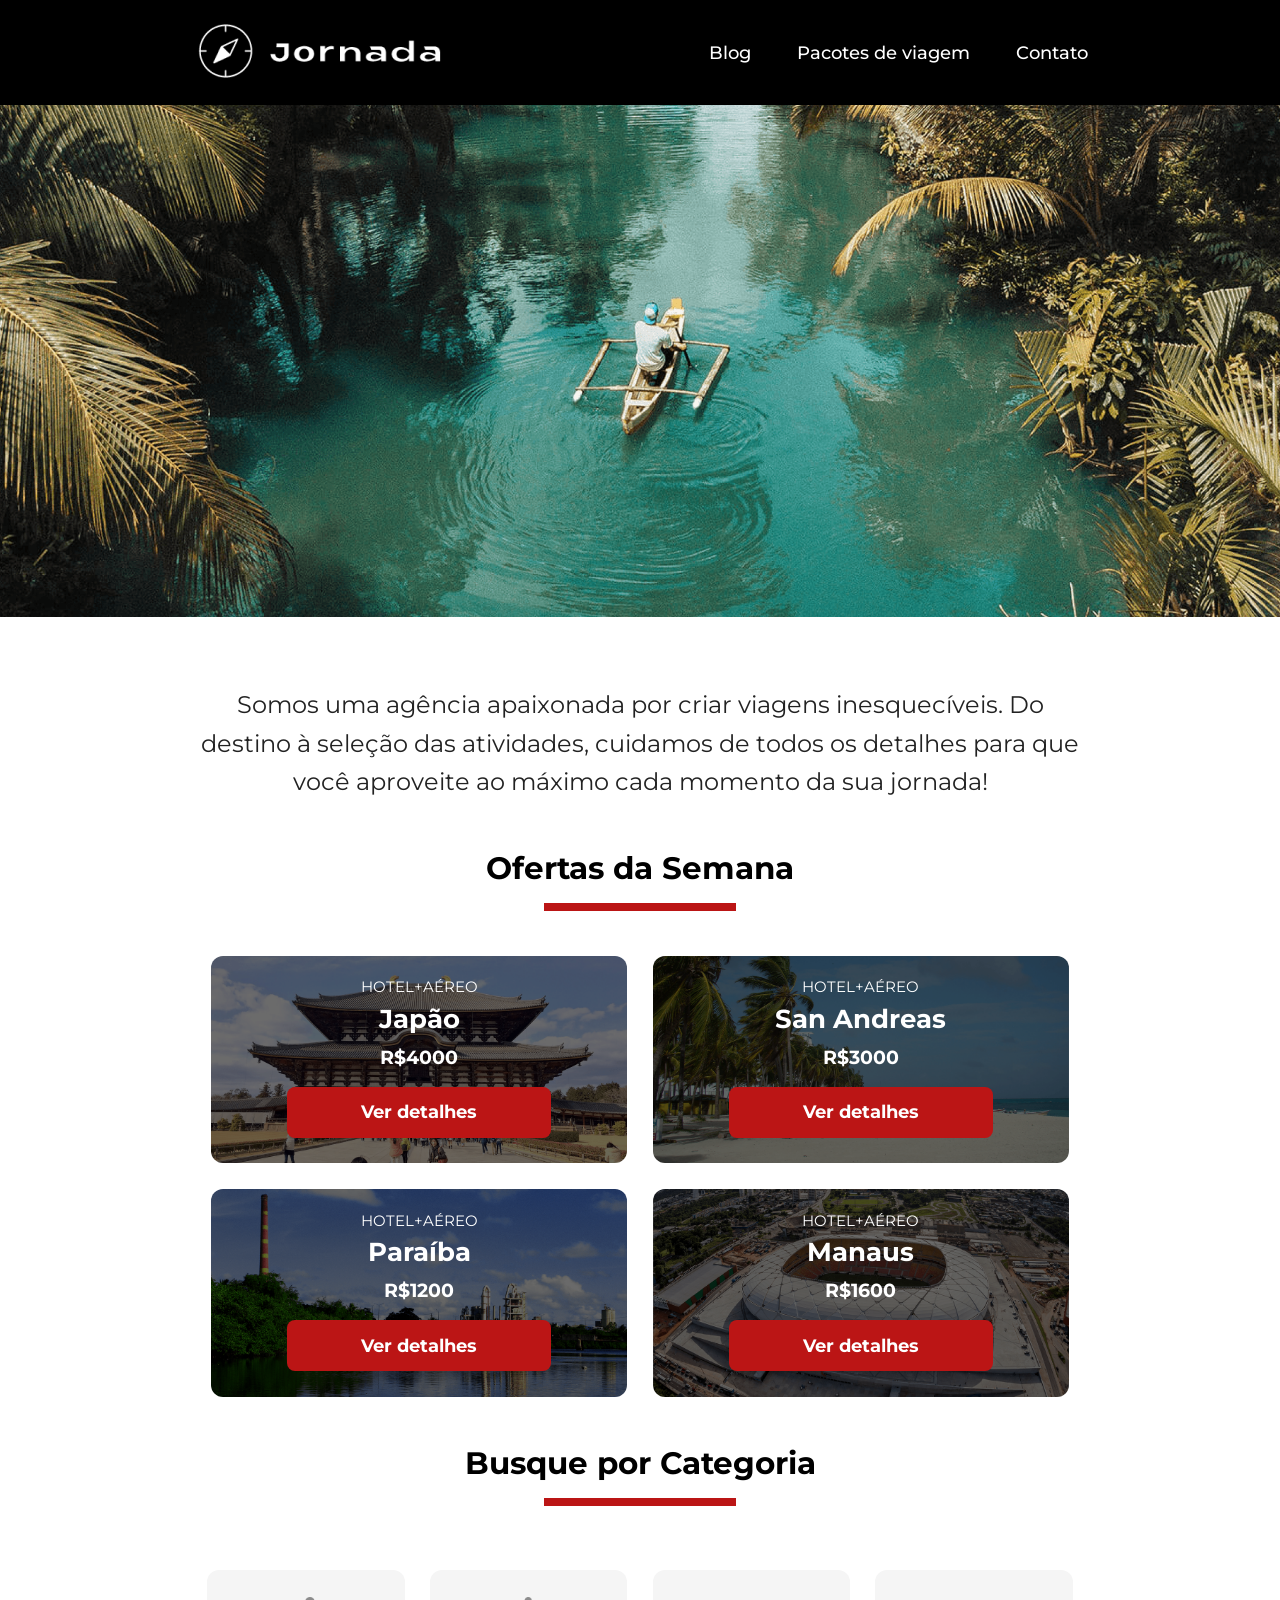
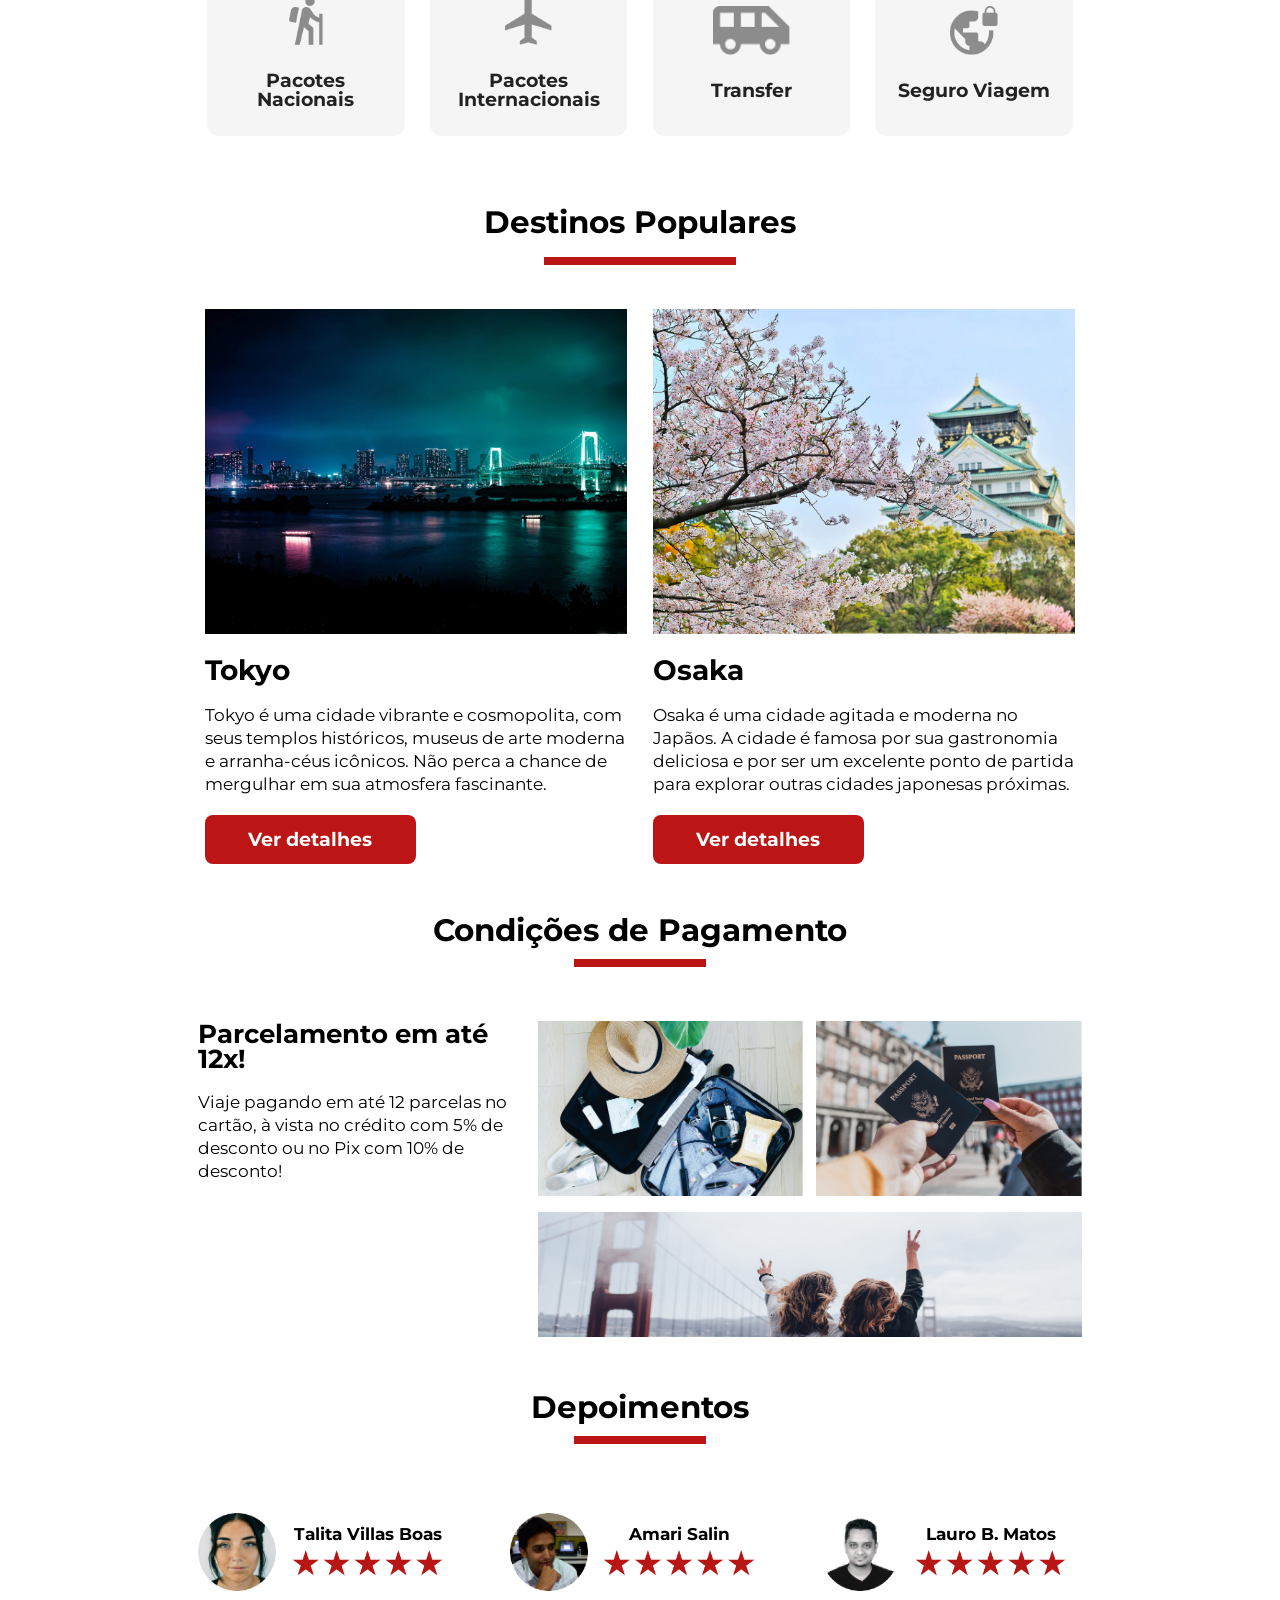
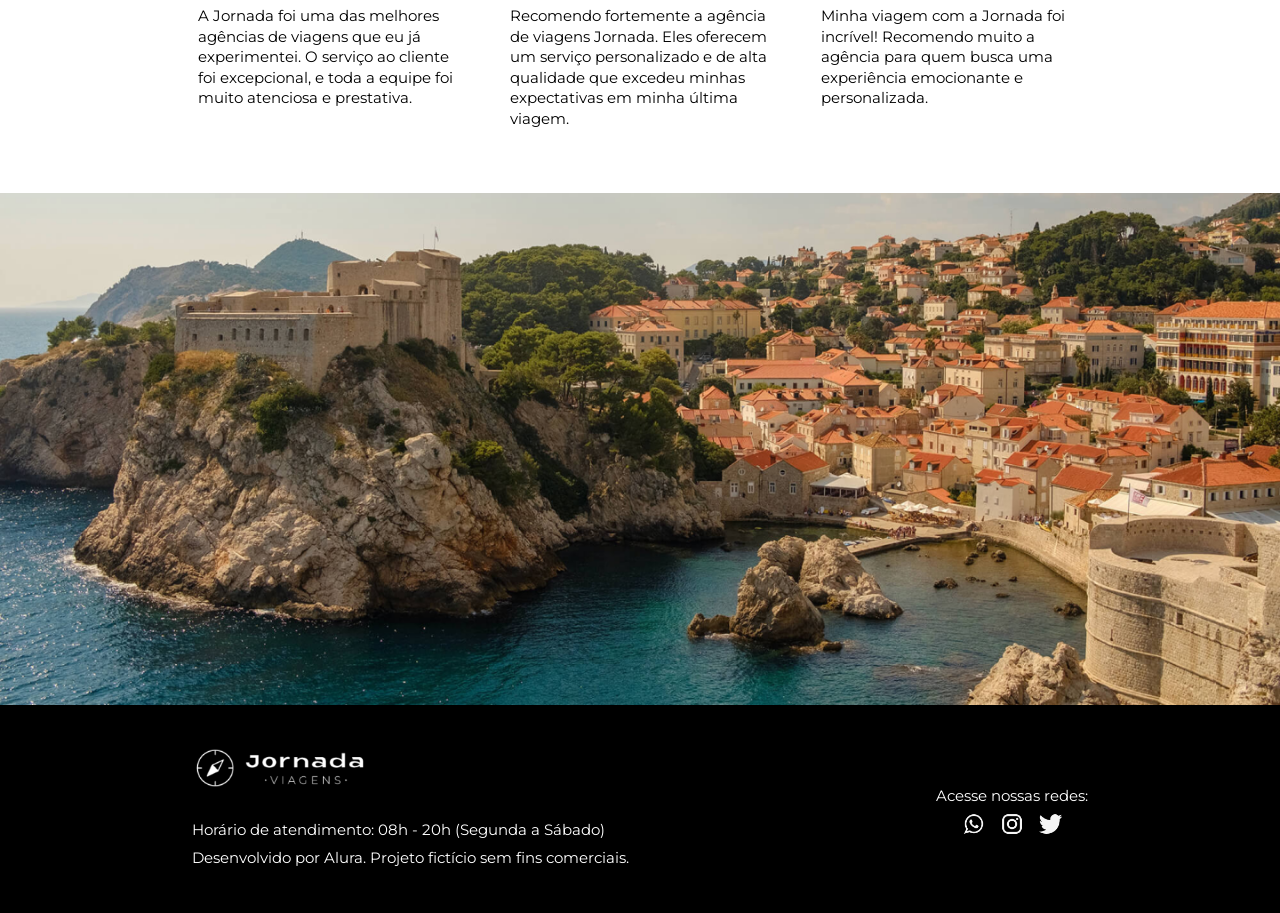
==== commit d33614cb: "feat: correcao de acessibilidade" ====
--- a/index.html
+++ b/index.html
@@ -177,7 +177,7 @@
                 <source media="(min-width:600px)" srcset="assets/img/destination-desktop-tokyo.jpg">
                 <img src="/assets/img/destination-mobile-tokyo.jpg" alt="imagem da cidade de tokyo">
               </picture>
-              <h4>Tokyo</h4>
+              <h3>Tokyo</h3>
             </header>
 
             <p>Tokyo é uma cidade vibrante e cosmopolita, com seus templos históricos, museus de arte moderna e arranha-céus icônicos. Não perca a chance de mergulhar em sua atmosfera fascinante.</p>
@@ -193,7 +193,7 @@
                 <source media="(min-width:600px)" srcset="assets/img/destination-desktop-osaka.jpg">
                 <img src="/assets/img/destination-mobile-osaka.jpg" alt="imagem de uma região de osaka">
               </picture>
-              <h4>Osaka</h3>
+              <h3>Osaka</h3>
             </header>  
 
             <p>Osaka é uma cidade agitada e moderna no Japãos. A cidade é famosa por sua gastronomia deliciosa e por ser um excelente ponto de partida para explorar outras cidades japonesas próximas.</p>
@@ -249,7 +249,7 @@
             <header>
               <img class="perfil" src="assets/img/img-talita.png" alt="Imagem da cliente Talita Villas Boas">
               <div class="">
-                <h4>Talita Villas Boas</h4>
+                <h3>Talita Villas Boas</h3>
                 <img src="assets/icon/avaliacao-5-estrelas.png" alt="Avaliação de 5 estrelas da cliente Talita Villas Boas">
               </div>
             </header>
@@ -262,7 +262,7 @@
             <header>
               <img class="perfil" src="assets/img/img-amari.png" alt="Imagem da cliente Amari Salin">
               <div>
-                <h4>Amari Salin</h4>
+                <h3>Amari Salin</h3>
                 <img src="assets/icon/avaliacao-5-estrelas.png" alt="Avaliação de 5 estrelas da cliente Amari Salin">
               </div>
             </header>
@@ -275,7 +275,7 @@
             <header>
               <img class="perfil" src="assets/img/img-lauro.png" alt="Imagem da cliente Lauro B. Matos">
               <div>
-                <h4>Lauro B. Matos</h4>
+                <h3>Lauro B. Matos</h3>
                 <img src="assets/icon/avaliacao-5-estrelas.png" alt="Avaliação de 5 estrelas da cliente Lauro B. Matos">
               </div>
             </header>
@@ -300,9 +300,9 @@
       <div>
         <p>Acesse nossas redes:</p>
         <div class="div-icone">
-          <a href="#"><img src="assets/icon/icon-whatsapp.png" alt="icone do aplicativo whatsapp"></a>
-          <a href="#"><img src="assets/icon/icon-instragam.png" alt="icone do aplicativo instagram"></a>
-          <a href="#"><img src="assets/icon/icon-twiter.png" alt="icone do aplicativo twiter"></a>
+          <a href="#" target="_blank" title="Acesse o whatsapp do Jornada Viagens"><img src="assets/icon/icon-whatsapp.png" alt="icone do aplicativo whatsapp"></a>
+          <a href="#" target="_blank" title="Acesse o Instagram do Jornada Viagens"><img src="assets/icon/icon-instragam.png" alt="icone do aplicativo instagram"></a>
+          <a href="#" target="_blank" title="Acesse o Twiter do Jornada Viagens"><img src="assets/icon/icon-twiter.png" alt="icone do aplicativo twiter"></a>
         </div>
       </div>
     </footer>
